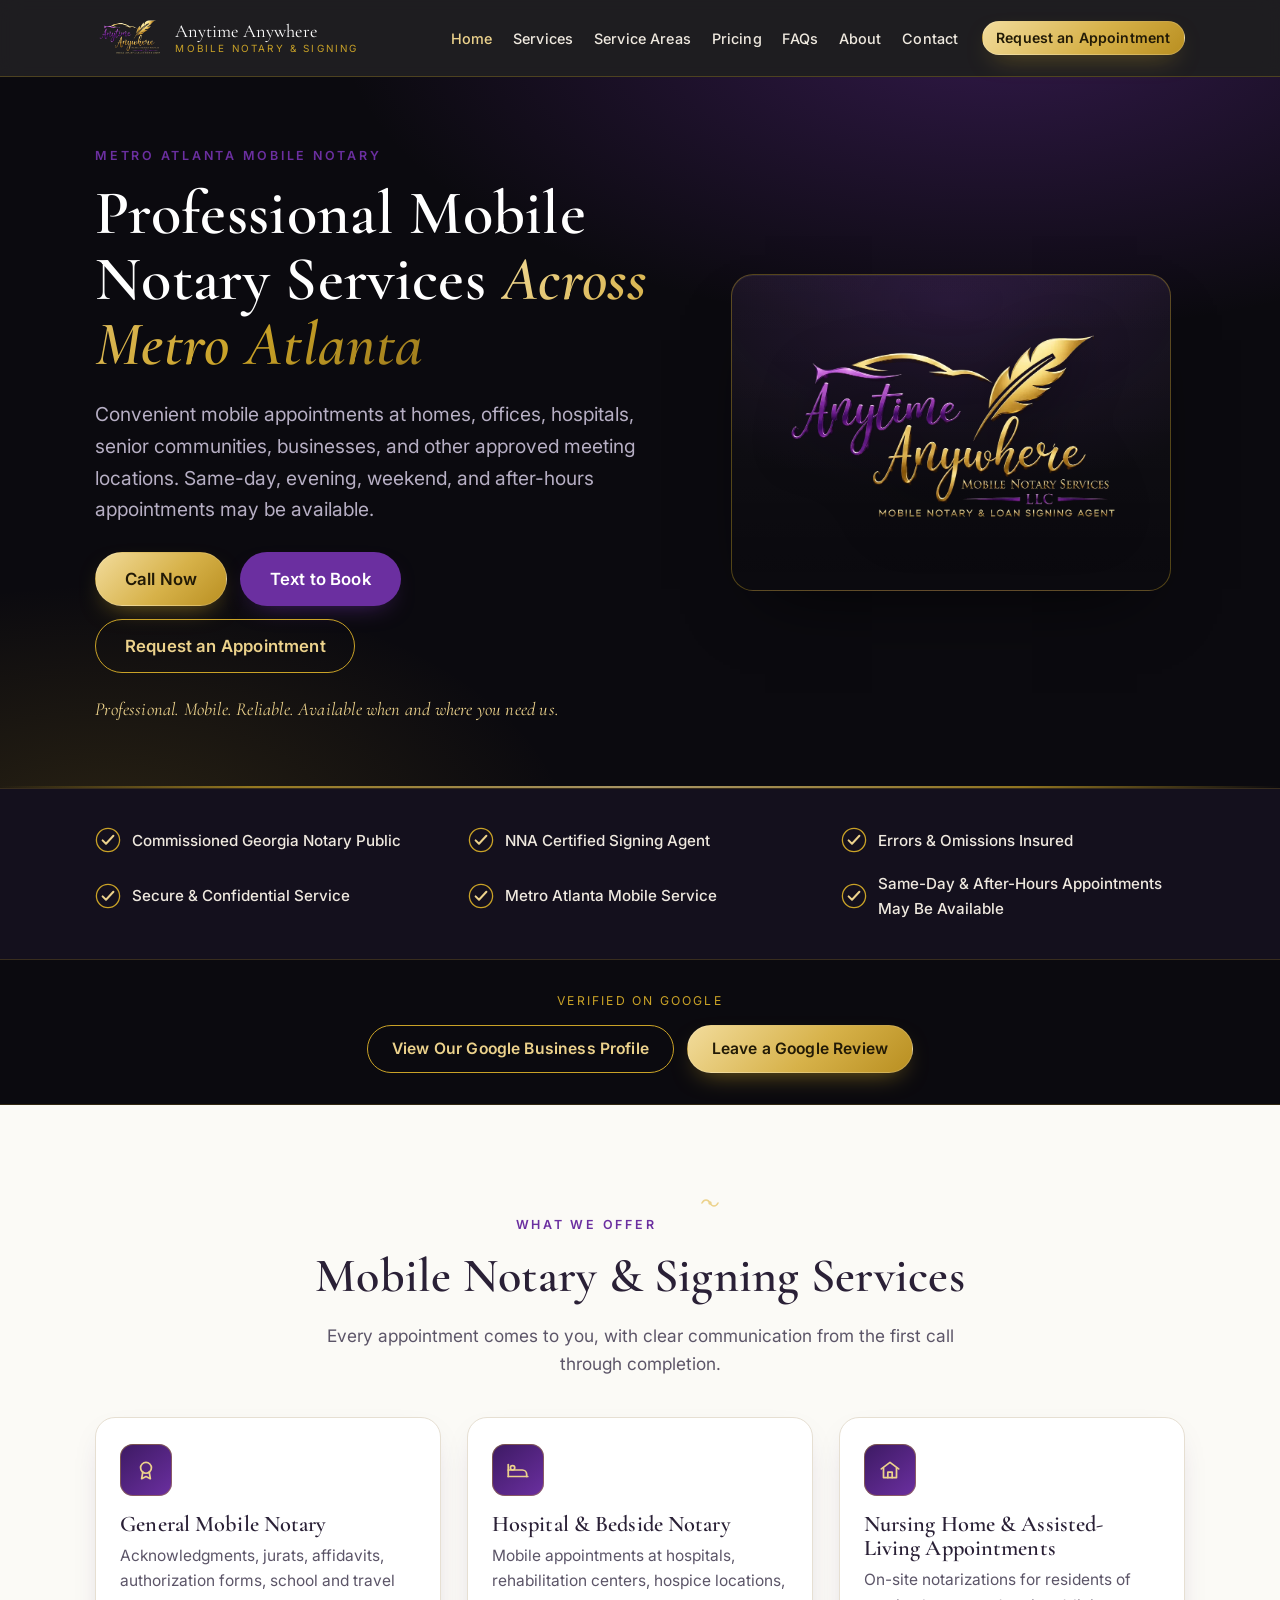
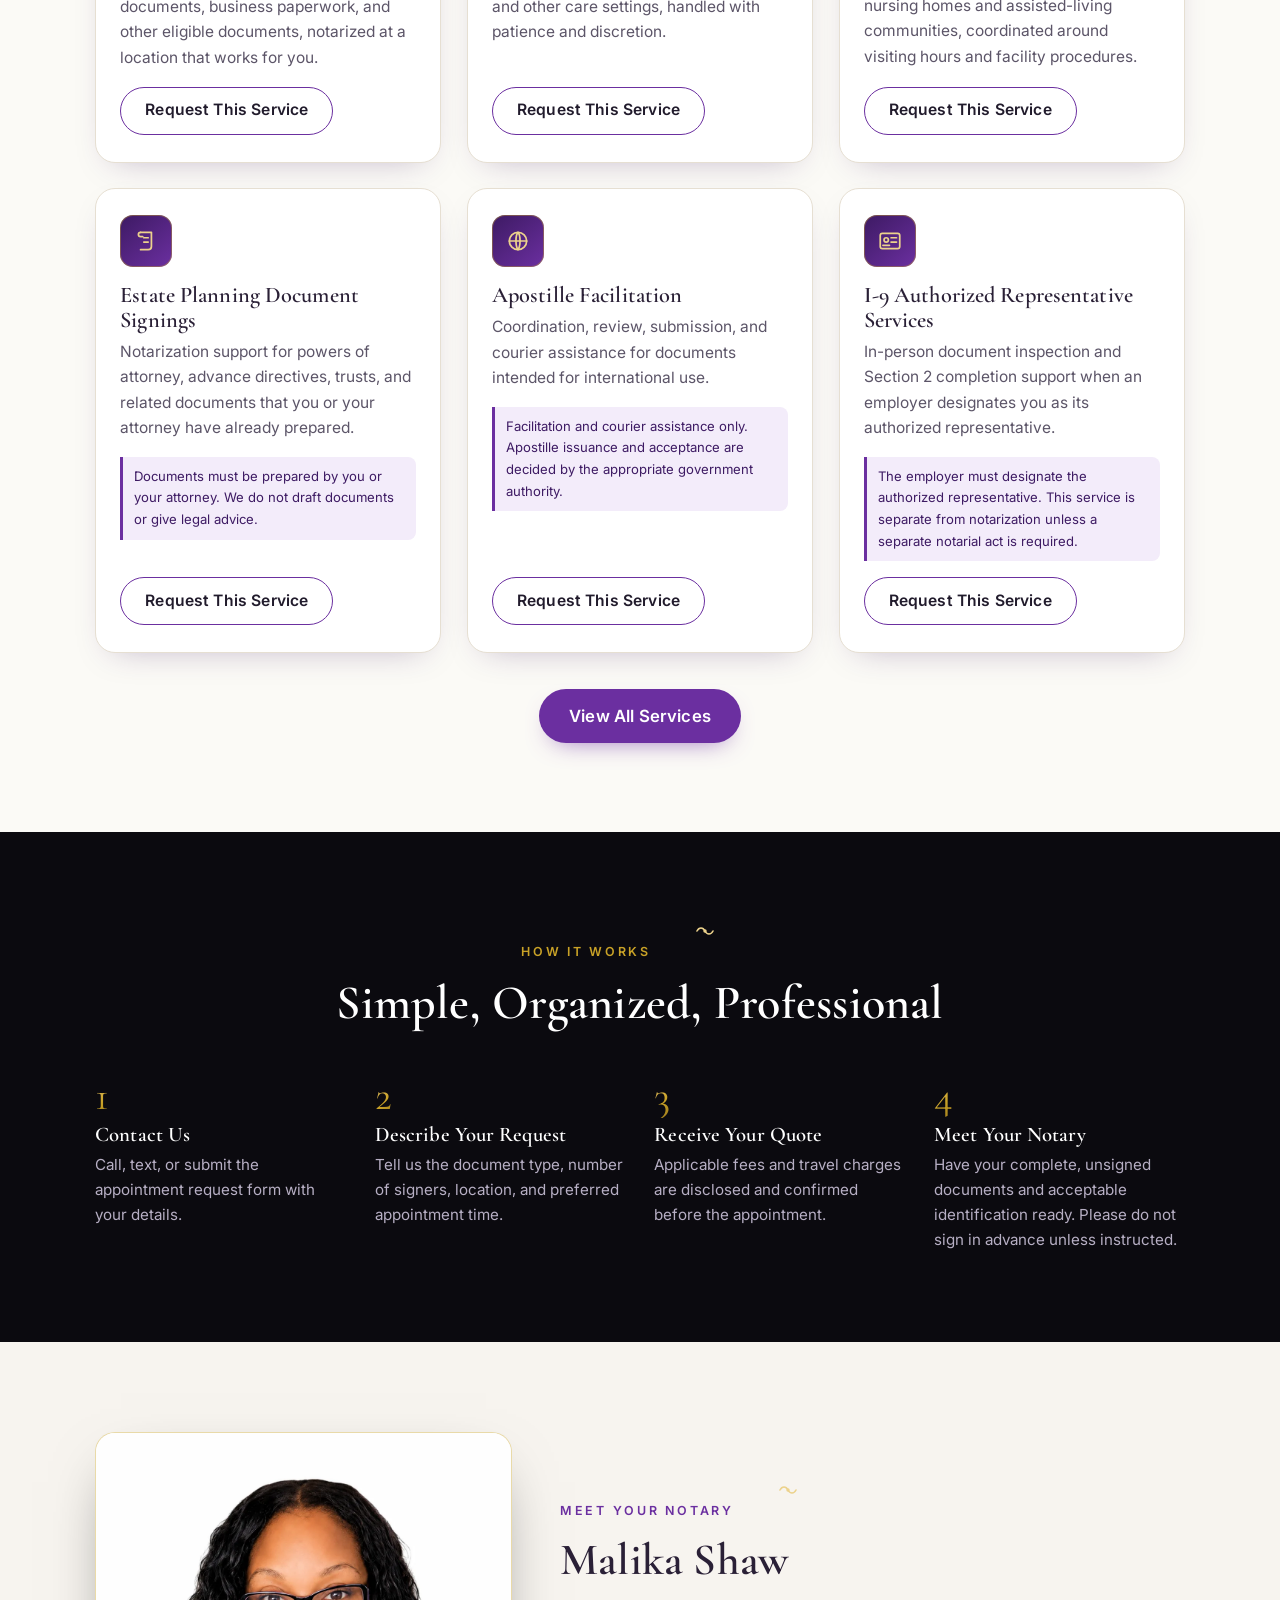
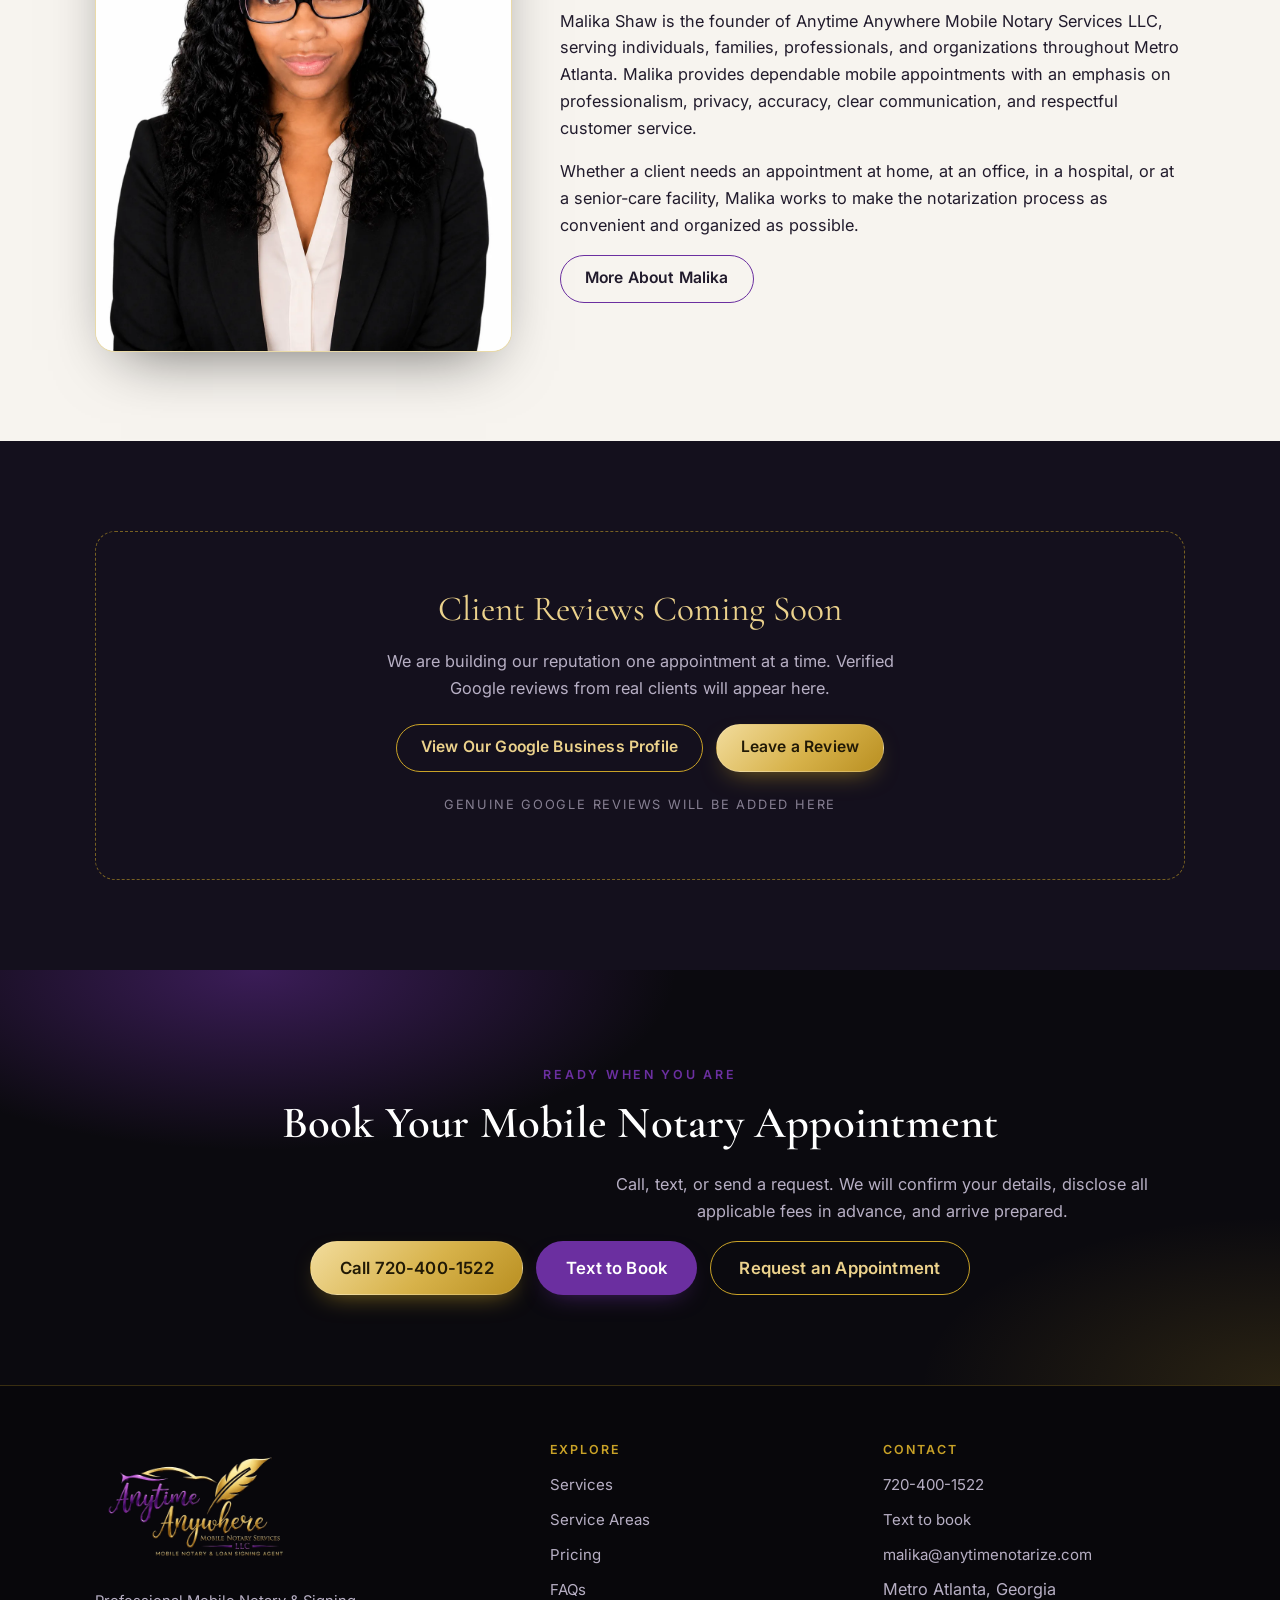
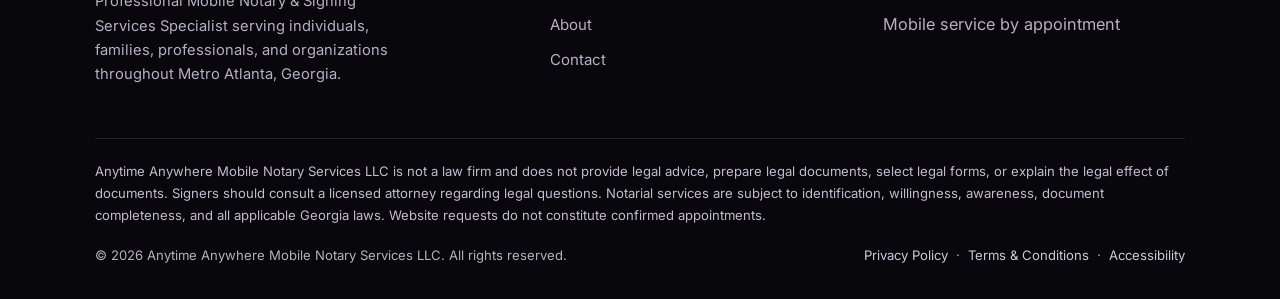
==== index.html @ f415394c "Upload completed notary website" ====
<!DOCTYPE html>
<html lang="en">
<head>
  <meta charset="UTF-8">
  <meta name="viewport" content="width=device-width, initial-scale=1">
  <title>Mobile Notary Atlanta | Anytime Anywhere Mobile Notary Services LLC</title>
  <meta name="description" content="Professional mobile notary in Metro Atlanta. We come to you: homes, offices, hospitals, and senior communities. Same-day, evening, weekend, and after-hours appointments may be available. Call 720-400-1522.">
  <link rel="canonical" href="https://anytimenotarize.com/">
  <meta name="theme-color" content="#0b0a0f">
  <meta name="robots" content="index, follow">

  <meta property="og:type" content="website">
  <meta property="og:site_name" content="Anytime Anywhere Mobile Notary Services LLC">
  <meta property="og:title" content="Mobile Notary Atlanta | Anytime Anywhere Mobile Notary Services LLC">
  <meta property="og:description" content="Professional mobile notary in Metro Atlanta. We come to you: homes, offices, hospitals, and senior communities. Same-day, evening, weekend, and after-hours appointments may be available. Call 720-400-1522.">
  <meta property="og:url" content="https://anytimenotarize.com/">
  <meta property="og:image" content="https://anytimenotarize.com/assets/images/logo.png">
  <meta name="twitter:card" content="summary_large_image">
  <meta name="twitter:title" content="Mobile Notary Atlanta | Anytime Anywhere Mobile Notary Services LLC">
  <meta name="twitter:description" content="Professional mobile notary in Metro Atlanta. We come to you: homes, offices, hospitals, and senior communities. Same-day, evening, weekend, and after-hours appointments may be available. Call 720-400-1522.">
  <meta name="twitter:image" content="https://anytimenotarize.com/assets/images/logo.png">

  <link rel="preconnect" href="https://fonts.googleapis.com">
  <link rel="preconnect" href="https://fonts.gstatic.com" crossorigin>
  <link href="https://fonts.googleapis.com/css2?family=Cormorant+Garamond:ital,wght@0,500;0,600;0,700;1,500;1,600&family=Inter:wght@400;500;600;700&display=swap" rel="stylesheet">
  <link rel="stylesheet" href="assets/css/styles.css">
<script type="application/ld+json">
  {
    "@context": "https://schema.org",
    "@type": ["ProfessionalService", "Notary"],
    "name": "Anytime Anywhere Mobile Notary Services LLC",
    "description": "Professional mobile notary and signing services across Metro Atlanta, Georgia. Mobile appointments at homes, offices, hospitals, and senior-care facilities.",
    "url": "https://anytimenotarize.com/",
    "telephone": "+17204001522",
    "email": "malika@anytimenotarize.com",
    "image": "https://anytimenotarize.com/assets/images/logo.png",
    "priceRange": "$$",
    "areaServed": {
      "@type": "GeoCircle",
      "geoMidpoint": {"@type": "GeoCoordinates", "latitude": 33.749, "longitude": -84.388},
      "description": "Metro Atlanta, Georgia"
    },
    "address": {"@type": "PostalAddress", "addressLocality": "Atlanta", "addressRegion": "GA", "addressCountry": "US"},
    "openingHoursSpecification": [
      {"@type": "OpeningHoursSpecification", "dayOfWeek": ["Monday","Tuesday","Wednesday","Thursday","Friday"], "opens": "09:00", "closes": "17:00"},
      {"@type": "OpeningHoursSpecification", "dayOfWeek": "Saturday", "opens": "09:00", "closes": "14:00"}
    ]
  }
  </script>
</head>
<body>
<a class="skip-link" href="#main">Skip to content</a>
    <header class="site-header">
      <div class="container">
        <nav class="nav" aria-label="Primary">
          <a class="brand" href="index.html" aria-label="Anytime Anywhere Mobile Notary Services LLC home">
            <picture><source srcset="assets/images/logo-hero.webp" type="image/webp"><img src="assets/images/logo-hero.png" alt="Anytime Anywhere Mobile Notary Services LLC logo" width="120" height="80" decoding="async"></picture>
            <span class="brand-name">Anytime Anywhere<span>Mobile Notary &amp; Signing</span></span>
          </a>
          <button class="nav-toggle" type="button" aria-expanded="false" aria-controls="nav-menu" aria-label="Open menu">
            <span></span>
          </button>
          <div class="nav-menu" id="nav-menu">
            <ul class="nav-links">
              <li><a href="index.html" aria-current="page">Home</a></li>
          <li><a href="services.html">Services</a></li>
          <li><a href="service-areas.html">Service Areas</a></li>
          <li><a href="pricing.html">Pricing</a></li>
          <li><a href="faq.html">FAQs</a></li>
          <li><a href="about.html">About</a></li>
          <li><a href="contact.html">Contact</a></li>
            </ul>
            <div class="nav-cta">
              <a class="btn btn-gold" href="contact.html#appointment">Request an Appointment</a>
            </div>
          </div>
        </nav>
      </div>
    </header>
    <main id="main">
      <section class="hero">
        <div class="container">
          <div class="hero-grid">
            <div class="hero-copy">
              <span class="eyebrow">Metro Atlanta Mobile Notary</span>
              <h1>Professional Mobile Notary Services <span class="foil">Across Metro Atlanta</span></h1>
              <p class="hero-sub">Convenient mobile appointments at homes, offices, hospitals, senior communities, businesses, and other approved meeting locations. Same-day, evening, weekend, and after-hours appointments may be available.</p>
              <div class="btn-row">
                <a class="btn btn-gold btn-lg" href="tel:+17204001522">Call Now</a>
                <a class="btn btn-purple btn-lg" href="sms:+17204001522">Text to Book</a>
                <a class="btn btn-ghost-gold btn-lg" href="contact.html#appointment">Request an Appointment</a>
              </div>
              <p class="hero-trust-line">Professional. Mobile. Reliable. Available when and where you need us.</p>
            </div>
            <div class="hero-media">
              <div class="hero-logo-frame">
                <picture><source srcset="assets/images/logo-hero.webp" type="image/webp"><img class="hero-logo" src="assets/images/logo-hero.png" alt="Anytime Anywhere Mobile Notary Services LLC logo, a gold feather quill with elegant purple and gold script" width="460" height="307" decoding="async" fetchpriority="high"></picture>
              </div>
            </div>
          </div>
        </div>
      </section>

      <section class="trustbar" aria-label="Credentials and assurances">
        <div class="container">
          <div class="trust-grid">
          <div class="trust-item"><span class="tick" aria-hidden="true"><svg viewBox="0 0 26 26"><circle cx="13" cy="13" r="11.6" fill="none" stroke="#c9a227" stroke-width="1.3"/><path d="M7.6 13.4l3.4 3.4 7.4-8" fill="none" stroke="#ecd28c" stroke-width="2" stroke-linecap="round" stroke-linejoin="round"/></svg></span><span>Commissioned Georgia Notary Public</span></div>
          <div class="trust-item"><span class="tick" aria-hidden="true"><svg viewBox="0 0 26 26"><circle cx="13" cy="13" r="11.6" fill="none" stroke="#c9a227" stroke-width="1.3"/><path d="M7.6 13.4l3.4 3.4 7.4-8" fill="none" stroke="#ecd28c" stroke-width="2" stroke-linecap="round" stroke-linejoin="round"/></svg></span><span>NNA Certified Signing Agent</span></div>
          <div class="trust-item"><span class="tick" aria-hidden="true"><svg viewBox="0 0 26 26"><circle cx="13" cy="13" r="11.6" fill="none" stroke="#c9a227" stroke-width="1.3"/><path d="M7.6 13.4l3.4 3.4 7.4-8" fill="none" stroke="#ecd28c" stroke-width="2" stroke-linecap="round" stroke-linejoin="round"/></svg></span><span>Errors &amp; Omissions Insured</span></div>
          <div class="trust-item"><span class="tick" aria-hidden="true"><svg viewBox="0 0 26 26"><circle cx="13" cy="13" r="11.6" fill="none" stroke="#c9a227" stroke-width="1.3"/><path d="M7.6 13.4l3.4 3.4 7.4-8" fill="none" stroke="#ecd28c" stroke-width="2" stroke-linecap="round" stroke-linejoin="round"/></svg></span><span>Secure &amp; Confidential Service</span></div>
          <div class="trust-item"><span class="tick" aria-hidden="true"><svg viewBox="0 0 26 26"><circle cx="13" cy="13" r="11.6" fill="none" stroke="#c9a227" stroke-width="1.3"/><path d="M7.6 13.4l3.4 3.4 7.4-8" fill="none" stroke="#ecd28c" stroke-width="2" stroke-linecap="round" stroke-linejoin="round"/></svg></span><span>Metro Atlanta Mobile Service</span></div>
          <div class="trust-item"><span class="tick" aria-hidden="true"><svg viewBox="0 0 26 26"><circle cx="13" cy="13" r="11.6" fill="none" stroke="#c9a227" stroke-width="1.3"/><path d="M7.6 13.4l3.4 3.4 7.4-8" fill="none" stroke="#ecd28c" stroke-width="2" stroke-linecap="round" stroke-linejoin="round"/></svg></span><span>Same-Day &amp; After-Hours Appointments May Be Available</span></div>
          </div>
        </div>
      </section>

      <section class="gbp-strip" aria-label="Find us on Google">
        <div class="container">
          <p class="gbp-label">Verified on Google</p>
          <div class="btn-row" style="justify-content:center">
            <a class="btn btn-ghost-gold" href="https://share.google/ujK10B4cPxwi4Aszf" target="_blank" rel="noopener noreferrer">View Our Google Business Profile</a>
            <a class="btn btn-gold" href="https://g.page/r/CTGr5maW50xMEAI/review" target="_blank" rel="noopener noreferrer">Leave a Google Review</a>
          </div>
        </div>
      </section>

      <section class="section section--cream2">
        <div class="container center">
          <span class="eyebrow">What We Offer</span><span class="flourish" aria-hidden="true"><svg viewBox="0 0 108 12" fill="none"><path d="M2 6H42" stroke="url(#fl)" stroke-width="1.4" stroke-linecap="round"/><path d="M66 6h40" stroke="url(#fl)" stroke-width="1.4" stroke-linecap="round"/><path d="M46 6c2-4 6-4 8 0s6 4 8 0" stroke="#ecd28c" stroke-width="1.6" stroke-linecap="round" fill="none"/><circle cx="54" cy="6" r="1.7" fill="#ecd28c"/><defs><linearGradient id="fl" x1="0" y1="0" x2="108" y2="0"><stop stop-color="#c9a227" stop-opacity="0"/><stop offset=".5" stop-color="#ecd28c"/><stop offset="1" stop-color="#c9a227" stop-opacity="0"/></linearGradient></defs></svg></span>
          <h2 class="section-title">Mobile Notary &amp; Signing Services</h2>
          <p class="section-lead">Every appointment comes to you, with clear communication from the first call through completion.</p>
        </div>
        <div class="container" style="margin-top:2.4rem">
          <div class="grid-cards">
            <article class="card">
              <span class="icon"><svg viewBox="0 0 24 24" fill="none" stroke="#ecd28c" stroke-width="1.6" stroke-linecap="round" stroke-linejoin="round" aria-hidden="true"><circle cx="12" cy="10" r="5"/><path d="M9 14l-1 6 4-2 4 2-1-6"/></svg></span>
              <h3>General Mobile Notary</h3>
              <p>Acknowledgments, jurats, affidavits, authorization forms, school and travel documents, business paperwork, and other eligible documents, notarized at a location that works for you.</p>
              
              <a class="btn btn-ghost" href="contact.html#appointment">Request This Service</a>
            </article>
            <article class="card">
              <span class="icon"><svg viewBox="0 0 24 24" fill="none" stroke="#ecd28c" stroke-width="1.6" stroke-linecap="round" stroke-linejoin="round" aria-hidden="true"><path d="M3 18v-6h13a4 4 0 0 1 4 4v2"/><path d="M3 12V7"/><circle cx="7" cy="10" r="2"/><path d="M3 18h18"/></svg></span>
              <h3>Hospital &amp; Bedside Notary</h3>
              <p>Mobile appointments at hospitals, rehabilitation centers, hospice locations, and other care settings, handled with patience and discretion.</p>
              
              <a class="btn btn-ghost" href="contact.html#appointment">Request This Service</a>
            </article>
            <article class="card">
              <span class="icon"><svg viewBox="0 0 24 24" fill="none" stroke="#ecd28c" stroke-width="1.6" stroke-linecap="round" stroke-linejoin="round" aria-hidden="true"><path d="M4 11l8-6 8 6"/><path d="M6 10v9h12v-9"/><path d="M10 19v-5h4v5"/></svg></span>
              <h3>Nursing Home &amp; Assisted-Living Appointments</h3>
              <p>On-site notarizations for residents of nursing homes and assisted-living communities, coordinated around visiting hours and facility procedures.</p>
              
              <a class="btn btn-ghost" href="contact.html#appointment">Request This Service</a>
            </article>
            <article class="card">
              <span class="icon"><svg viewBox="0 0 24 24" fill="none" stroke="#ecd28c" stroke-width="1.6" stroke-linecap="round" stroke-linejoin="round" aria-hidden="true"><path d="M7 4h10v13a3 3 0 0 1-3 3H7"/><path d="M7 4a2 2 0 0 0-2 2v0a2 2 0 0 0 2 2h2"/><path d="M10 9h4M10 13h4"/></svg></span>
              <h3>Estate Planning Document Signings</h3>
              <p>Notarization support for powers of attorney, advance directives, trusts, and related documents that you or your attorney have already prepared.</p>
              <p class="card-note">Documents must be prepared by you or your attorney. We do not draft documents or give legal advice.</p>
              <a class="btn btn-ghost" href="contact.html#appointment">Request This Service</a>
            </article>
            <article class="card">
              <span class="icon"><svg viewBox="0 0 24 24" fill="none" stroke="#ecd28c" stroke-width="1.6" stroke-linecap="round" stroke-linejoin="round" aria-hidden="true"><circle cx="12" cy="12" r="8"/><path d="M4 12h16M12 4c2.5 2.5 2.5 13 0 16M12 4c-2.5 2.5-2.5 13 0 16"/></svg></span>
              <h3>Apostille Facilitation</h3>
              <p>Coordination, review, submission, and courier assistance for documents intended for international use.</p>
              <p class="card-note">Facilitation and courier assistance only. Apostille issuance and acceptance are decided by the appropriate government authority.</p>
              <a class="btn btn-ghost" href="contact.html#appointment">Request This Service</a>
            </article>
            <article class="card">
              <span class="icon"><svg viewBox="0 0 24 24" fill="none" stroke="#ecd28c" stroke-width="1.6" stroke-linecap="round" stroke-linejoin="round" aria-hidden="true"><rect x="3" y="5" width="18" height="14" rx="2"/><circle cx="8.5" cy="11" r="2"/><path d="M13 9h5M13 13h5M5.5 16h6"/></svg></span>
              <h3>I-9 Authorized Representative Services</h3>
              <p>In-person document inspection and Section 2 completion support when an employer designates you as its authorized representative.</p>
              <p class="card-note">The employer must designate the authorized representative. This service is separate from notarization unless a separate notarial act is required.</p>
              <a class="btn btn-ghost" href="contact.html#appointment">Request This Service</a>
            </article>
          </div>
          <div class="center" style="margin-top:2.2rem">
            <a class="btn btn-purple btn-lg" href="services.html">View All Services</a>
          </div>
        </div>
      </section>

      <section class="section section--dark">
        <div class="container center">
          <span class="eyebrow">How It Works</span><span class="flourish" aria-hidden="true"><svg viewBox="0 0 108 12" fill="none"><path d="M2 6H42" stroke="url(#fl)" stroke-width="1.4" stroke-linecap="round"/><path d="M66 6h40" stroke="url(#fl)" stroke-width="1.4" stroke-linecap="round"/><path d="M46 6c2-4 6-4 8 0s6 4 8 0" stroke="#ecd28c" stroke-width="1.6" stroke-linecap="round" fill="none"/><circle cx="54" cy="6" r="1.7" fill="#ecd28c"/><defs><linearGradient id="fl" x1="0" y1="0" x2="108" y2="0"><stop stop-color="#c9a227" stop-opacity="0"/><stop offset=".5" stop-color="#ecd28c"/><stop offset="1" stop-color="#c9a227" stop-opacity="0"/></linearGradient></defs></svg></span>
          <h2 class="section-title">Simple, Organized, Professional</h2>
        </div>
        <div class="container" style="margin-top:2.4rem">
          <div class="steps">
            <div class="step"><span class="num">1</span><h3>Contact Us</h3><p>Call, text, or submit the appointment request form with your details.</p></div>
            <div class="step"><span class="num">2</span><h3>Describe Your Request</h3><p>Tell us the document type, number of signers, location, and preferred appointment time.</p></div>
            <div class="step"><span class="num">3</span><h3>Receive Your Quote</h3><p>Applicable fees and travel charges are disclosed and confirmed before the appointment.</p></div>
            <div class="step"><span class="num">4</span><h3>Meet Your Notary</h3><p>Have your complete, unsigned documents and acceptable identification ready. Please do not sign in advance unless instructed.</p></div>
          </div>
        </div>
      </section>

      <section class="section">
        <div class="container">
          <div class="about-grid">
            <div class="about-photo">
              <picture><source srcset="assets/images/malika-headshot.webp" type="image/webp"><img src="assets/images/malika-headshot.png" alt="Malika Shaw, founder of Anytime Anywhere Mobile Notary Services LLC" width="560" height="700" decoding="async"></picture>
            </div>
            <div class="about-body">
              <span class="eyebrow">Meet Your Notary</span><span class="flourish" aria-hidden="true"><svg viewBox="0 0 108 12" fill="none"><path d="M2 6H42" stroke="url(#fl)" stroke-width="1.4" stroke-linecap="round"/><path d="M66 6h40" stroke="url(#fl)" stroke-width="1.4" stroke-linecap="round"/><path d="M46 6c2-4 6-4 8 0s6 4 8 0" stroke="#ecd28c" stroke-width="1.6" stroke-linecap="round" fill="none"/><circle cx="54" cy="6" r="1.7" fill="#ecd28c"/><defs><linearGradient id="fl" x1="0" y1="0" x2="108" y2="0"><stop stop-color="#c9a227" stop-opacity="0"/><stop offset=".5" stop-color="#ecd28c"/><stop offset="1" stop-color="#c9a227" stop-opacity="0"/></linearGradient></defs></svg></span>
              <h2>Malika Shaw</h2>
              <p>Malika Shaw is the founder of Anytime Anywhere Mobile Notary Services LLC, serving individuals, families, professionals, and organizations throughout Metro Atlanta. Malika provides dependable mobile appointments with an emphasis on professionalism, privacy, accuracy, clear communication, and respectful customer service.</p>
              <p>Whether a client needs an appointment at home, at an office, in a hospital, or at a senior-care facility, Malika works to make the notarization process as convenient and organized as possible.</p>
              <a class="btn btn-ghost" href="about.html">More About Malika</a>
            </div>
          </div>
        </div>
      </section>

      <section class="section section--ink2">
        <div class="container">
          <div class="reviews-box">
            <div class="rev-title">Client Reviews Coming Soon</div>
            <p>We are building our reputation one appointment at a time. Verified Google reviews from real clients will appear here.</p>
            <div class="btn-row" style="justify-content:center;margin-top:1.4rem">
              <a class="btn btn-ghost-gold" href="https://share.google/ujK10B4cPxwi4Aszf" target="_blank" rel="noopener noreferrer">View Our Google Business Profile</a>
              <a class="btn btn-gold" href="https://g.page/r/CTGr5maW50xMEAI/review" target="_blank" rel="noopener noreferrer">Leave a Review</a>
            </div>
            <p class="rev-placeholder">Genuine Google reviews will be added here</p>
          </div>
        </div>
      </section>

      <section class="section cta-band">
        <div class="container">
          <span class="eyebrow">Ready When You Are</span>
          <h2>Book Your Mobile Notary Appointment</h2>
          <p>Call, text, or send a request. We will confirm your details, disclose all applicable fees in advance, and arrive prepared.</p>
          <div class="btn-row" style="justify-content:center">
            <a class="btn btn-gold btn-lg" href="tel:+17204001522">Call 720-400-1522</a>
            <a class="btn btn-purple btn-lg" href="sms:+17204001522">Text to Book</a>
            <a class="btn btn-ghost-gold btn-lg" href="contact.html#appointment">Request an Appointment</a>
          </div>
        </div>
      </section>
    </main>
    <footer class="site-footer">
      <div class="container">
        <div class="footer-grid">
          <div class="footer-brand">
            <picture><source srcset="assets/images/logo-hero.webp" type="image/webp"><img src="assets/images/logo-hero.png" alt="Anytime Anywhere Mobile Notary Services LLC logo" width="150" height="100" loading="lazy" decoding="async"></picture>
            <p>Professional Mobile Notary &amp; Signing Services Specialist serving individuals, families, professionals, and organizations throughout Metro Atlanta, Georgia.</p>
          </div>
          <div class="footer-col">
            <h4>Explore</h4>
            <ul>
              <li><a href="services.html">Services</a></li>
              <li><a href="service-areas.html">Service Areas</a></li>
              <li><a href="pricing.html">Pricing</a></li>
              <li><a href="faq.html">FAQs</a></li>
              <li><a href="about.html">About</a></li>
              <li><a href="contact.html">Contact</a></li>
            </ul>
          </div>
          <div class="footer-col">
            <h4>Contact</h4>
            <ul>
              <li><a href="tel:+17204001522">720-400-1522</a></li>
              <li><a href="sms:+17204001522">Text to book</a></li>
              <li><a href="mailto:malika@anytimenotarize.com">malika@anytimenotarize.com</a></li>
              <li>Metro Atlanta, Georgia</li>
              <li>Mobile service by appointment</li>
            </ul>
          </div>
        </div>

        <p class="footer-disclaimer">Anytime Anywhere Mobile Notary Services LLC is not a law firm and does not provide legal advice, prepare legal documents, select legal forms, or explain the legal effect of documents. Signers should consult a licensed attorney regarding legal questions. Notarial services are subject to identification, willingness, awareness, document completeness, and all applicable Georgia laws. Website requests do not constitute confirmed appointments.</p>

        <div class="footer-bottom">
          <span>&copy; <span data-year>2026</span> Anytime Anywhere Mobile Notary Services LLC. All rights reserved.</span>
          <span>
            <a href="privacy.html">Privacy Policy</a> &nbsp;&middot;&nbsp;
            <a href="terms.html">Terms &amp; Conditions</a> &nbsp;&middot;&nbsp;
            <a href="privacy.html#accessibility">Accessibility</a>
          </span>
        </div>
      </div>
    </footer>
    <script src="assets/js/script.js" defer></script>
  </body>
</html>
---- assets/css/styles.css ----
/* ===========================================================
   Anytime Anywhere Mobile Notary Services LLC
   Shared stylesheet
   Palette: deep black, metallic gold, royal purple, soft off-white
   =========================================================== */

:root {
  /* Core palette */
  --ink:        #0b0a0f;   /* main dark background, purple-black */
  --ink-2:      #14101d;   /* raised dark panel */
  --ink-3:      #1d1730;   /* card on dark */
  --gold:       #c9a227;   /* metallic gold base */
  --gold-light: #ecd28c;   /* gold highlight */
  --gold-deep:  #937218;   /* gold shadow */
  --purple:     #6b2fa0;   /* royal purple */
  --purple-deep:#3d1a63;   /* deep purple */
  --purple-soft:#9a6bd0;   /* light purple accent */
  --cream:      #f7f4ef;   /* off-white content areas */
  --cream-2:    #fbfaf6;   /* lighter off-white */
  --line:       #e6dfd2;   /* hairline on light */

  /* Text */
  --text:       #211b2c;   /* body text on light */
  --text-muted: #5c5568;   /* secondary text on light */
  --text-onlight-serif: #2a2036;
  --text-ondark: #efe9df;  /* body text on dark */
  --text-ondark-muted: #b7afc4;

  /* Gold foil gradient (for text/accents on dark only) */
  --foil: linear-gradient(135deg, #f2dc9c 0%, #d7b24a 38%, #c9a227 60%, #9c7a1c 100%);
  --foil-line: linear-gradient(90deg, transparent, #c9a227 20%, #ecd28c 50%, #c9a227 80%, transparent);

  /* Type */
  --display: "Cormorant Garamond", Georgia, "Times New Roman", serif;
  --body: "Inter", system-ui, -apple-system, "Segoe UI", Roboto, sans-serif;

  /* Metrics */
  --maxw: 1160px;
  --gap: clamp(1rem, 2.5vw, 2rem);
  --radius: 14px;
  --radius-lg: 20px;
  --shadow-soft: 0 18px 50px -22px rgba(11, 10, 15, 0.55);
  --shadow-card: 0 12px 34px -18px rgba(61, 26, 99, 0.35);
  --header-h: 76px;
}

/* -------------------- Reset / base -------------------- */
*, *::before, *::after { box-sizing: border-box; }
html { scroll-behavior: smooth; -webkit-text-size-adjust: 100%; }
@media (prefers-reduced-motion: reduce) {
  html { scroll-behavior: auto; }
  *, *::before, *::after { animation-duration: 0.001ms !important; animation-iteration-count: 1 !important; transition-duration: 0.001ms !important; scroll-behavior: auto !important; }
}
body {
  margin: 0;
  font-family: var(--body);
  color: var(--text);
  background: var(--cream);
  line-height: 1.65;
  font-size: 1.02rem;
  -webkit-font-smoothing: antialiased;
  text-rendering: optimizeLegibility;
}
img { max-width: 100%; height: auto; display: block; }
a { color: var(--purple); text-decoration: none; }
a:hover { text-decoration: underline; }
h1, h2, h3, h4 { font-family: var(--display); font-weight: 600; line-height: 1.1; color: var(--text-onlight-serif); margin: 0 0 0.5em; letter-spacing: 0.005em; }
p { margin: 0 0 1rem; }
:focus-visible { outline: 3px solid var(--purple-soft); outline-offset: 2px; border-radius: 4px; }

.skip-link {
  position: absolute; left: -999px; top: 0; z-index: 200;
  background: var(--purple-deep); color: #fff; padding: 0.7rem 1.1rem; border-radius: 0 0 8px 0;
}
.skip-link:focus { left: 0; }

/* -------------------- Layout helpers -------------------- */
.container { width: 100%; max-width: var(--maxw); margin-inline: auto; padding-inline: clamp(1.1rem, 4vw, 2.2rem); }
.section { padding-block: clamp(3.2rem, 7vw, 6rem); }
.section--dark { background: var(--ink); color: var(--text-ondark); }
.section--ink2 { background: var(--ink-2); color: var(--text-ondark); }
.section--cream2 { background: var(--cream-2); }
.section--tight { padding-block: clamp(2.4rem, 5vw, 4rem); }
.narrow { max-width: 780px; }
.center { text-align: center; }

.eyebrow {
  font-family: var(--body);
  font-size: 0.78rem;
  font-weight: 600;
  letter-spacing: 0.22em;
  text-transform: uppercase;
  color: var(--purple);
  margin: 0 0 0.9rem;
  display: inline-block;
}
.section--dark .eyebrow, .section--ink2 .eyebrow { color: var(--gold); }

.section-title { font-size: clamp(1.9rem, 4.4vw, 3rem); margin-bottom: 0.4em; }
.section--dark .section-title, .section--ink2 .section-title { color: #fff; }
.section-lead { font-size: 1.08rem; color: var(--text-muted); max-width: 62ch; }
.section--dark .section-lead, .section--ink2 .section-lead { color: var(--text-ondark-muted); }
.center .section-lead { margin-inline: auto; }

/* Gold foil text (dark backgrounds only, per contrast rules) */
.foil {
  background: var(--foil);
  -webkit-background-clip: text;
  background-clip: text;
  color: transparent;
}

/* Quill flourish accent under eyebrows / titles */
.flourish { display: inline-block; width: 108px; height: 12px; margin: 0.2rem 0 1.2rem; }
.flourish svg { width: 100%; height: 100%; display: block; }
.center .flourish { margin-inline: auto; }

/* -------------------- Buttons -------------------- */
.btn {
  --_bg: var(--purple);
  --_fg: #fff;
  display: inline-flex; align-items: center; justify-content: center; gap: 0.5rem;
  font-family: var(--body); font-weight: 600; font-size: 0.98rem; letter-spacing: 0.01em;
  padding: 0.85rem 1.5rem; border-radius: 999px; border: 1.5px solid transparent;
  background: var(--_bg); color: var(--_fg); cursor: pointer;
  transition: transform 0.18s ease, box-shadow 0.18s ease, background 0.18s ease, color 0.18s ease;
  text-align: center; line-height: 1.2;
}
.btn:hover { text-decoration: none; transform: translateY(-2px); }
.btn:active { transform: translateY(0); }

.btn-gold {
  --_fg: #221a06;
  background: linear-gradient(135deg, #f2dc9c, #d7b24a 55%, #b98f21);
  box-shadow: 0 10px 26px -12px rgba(201, 162, 39, 0.7);
  border-color: rgba(255,255,255,0.15);
}
.btn-gold:hover { box-shadow: 0 16px 34px -12px rgba(201, 162, 39, 0.85); }

.btn-purple { --_bg: var(--purple); --_fg: #fff; box-shadow: 0 10px 26px -14px rgba(107, 47, 160, 0.8); }
.btn-purple:hover { --_bg: #7c3bb6; }

.btn-ghost {
  --_bg: transparent; --_fg: var(--text);
  border-color: var(--purple);
}
.btn-ghost:hover { --_bg: var(--purple); --_fg: #fff; }

.btn-ghost-gold {
  --_bg: transparent; --_fg: var(--gold-light);
  border-color: var(--gold);
}
.btn-ghost-gold:hover { --_bg: rgba(201,162,39,0.12); --_fg: #fff; }

.btn-block { width: 100%; }
.btn-lg { padding: 1rem 1.8rem; font-size: 1.05rem; }
.btn-row { display: flex; flex-wrap: wrap; gap: 0.8rem; }
.center .btn-row { justify-content: center; }

/* -------------------- Header / nav -------------------- */
.site-header {
  position: sticky; top: 0; z-index: 100;
  background: rgba(11, 10, 15, 0.92);
  backdrop-filter: blur(10px);
  border-bottom: 1px solid rgba(201, 162, 39, 0.28);
}
.nav {
  display: flex; align-items: center; justify-content: space-between;
  min-height: var(--header-h); gap: 0.8rem;
}
.brand { display: flex; align-items: center; gap: 0.7rem; flex-shrink: 0; }
.brand img { height: 46px; width: auto; }
.brand-name { display: none; font-family: var(--display); font-size: 1.15rem; color: #fff; line-height: 1; }
.brand-name span { display: block; font-family: var(--body); font-size: 0.62rem; letter-spacing: 0.22em; text-transform: uppercase; color: var(--gold); margin-top: 3px; }

.nav-menu { display: flex; align-items: center; gap: 0.6rem; }
.nav-links { display: flex; align-items: center; flex-wrap: nowrap; gap: 0.2rem; list-style: none; margin: 0; padding: 0; }
.nav-links a {
  color: var(--text-ondark); font-weight: 500; font-size: 0.9rem;
  padding: 0.5rem 0.55rem; border-radius: 8px; letter-spacing: 0.01em; white-space: nowrap;
}
.nav-links a:hover { color: #fff; background: rgba(255,255,255,0.06); text-decoration: none; }
.nav-links a[aria-current="page"] { color: var(--gold-light); }
.nav-cta { margin-left: 0.3rem; flex-shrink: 0; }
.nav-cta .btn { padding: 0.5rem 0.85rem; font-size: 0.88rem; white-space: nowrap; }

.nav-toggle {
  display: none; background: transparent; border: 1.5px solid rgba(201,162,39,0.5);
  border-radius: 10px; width: 46px; height: 42px; cursor: pointer; align-items: center; justify-content: center;
}
.nav-toggle span, .nav-toggle span::before, .nav-toggle span::after {
  content: ""; display: block; width: 22px; height: 2px; background: var(--gold-light); border-radius: 2px; transition: transform 0.25s ease, opacity 0.2s ease;
}
.nav-toggle span::before { transform: translateY(-7px); }
.nav-toggle span::after { transform: translateY(5px); }
.nav-toggle[aria-expanded="true"] span { background: transparent; }
.nav-toggle[aria-expanded="true"] span::before { transform: translateY(0) rotate(45deg); }
.nav-toggle[aria-expanded="true"] span::after { transform: translateY(-2px) rotate(-45deg); }

@media (max-width: 940px) {
  .nav-toggle { display: inline-flex; }
  .nav-menu {
    position: fixed; inset: var(--header-h) 0 auto 0;
    background: var(--ink); border-bottom: 1px solid rgba(201,162,39,0.28);
    display: grid; gap: 0.2rem; padding: 1rem clamp(1.1rem, 4vw, 2.2rem) 1.5rem;
    transform: translateY(-12px); opacity: 0; pointer-events: none; transition: opacity 0.22s ease, transform 0.22s ease;
    box-shadow: var(--shadow-soft);
  }
  .nav-menu.open { transform: translateY(0); opacity: 1; pointer-events: auto; }
  .nav-links { flex-direction: column; align-items: stretch; gap: 0.1rem; }
  .nav-links a { padding: 0.85rem 0.7rem; font-size: 1.05rem; border-bottom: 1px solid rgba(255,255,255,0.05); border-radius: 0; }
  .nav-cta { margin: 0.8rem 0 0; }
  .nav-cta .btn { width: 100%; }
}
@media (min-width: 1200px) { .brand-name { display: block; } }

/* -------------------- Hero -------------------- */
.hero {
  position: relative; overflow: hidden;
  background:
    radial-gradient(1100px 520px at 78% -8%, rgba(107, 47, 160, 0.4), transparent 60%),
    radial-gradient(760px 420px at 8% 108%, rgba(201, 162, 39, 0.16), transparent 62%),
    var(--ink);
  color: var(--text-ondark);
  padding-block: clamp(2rem, 5vw, 4.2rem);
}
.hero::after {
  content: ""; position: absolute; left: 0; right: 0; bottom: 0; height: 2px;
  background: var(--foil-line); opacity: 0.7;
}
.hero-grid { display: grid; grid-template-columns: 1.1fr 0.9fr; gap: clamp(1.5rem, 4vw, 3.5rem); align-items: center; }
.hero-logo-frame {
  max-width: 440px; margin: 0 auto; padding: clamp(1.3rem, 3vw, 2.1rem);
  border-radius: 22px;
  background:
    radial-gradient(115% 90% at 50% 8%, rgba(107,47,160,0.22), transparent 68%),
    linear-gradient(180deg, rgba(255,255,255,0.035), rgba(255,255,255,0));
  border: 1px solid rgba(201,162,39,0.38);
  box-shadow: 0 32px 70px -34px rgba(0,0,0,0.75), inset 0 1px 0 rgba(255,255,255,0.06);
}
.hero-logo { max-width: 100%; margin: 0 auto; filter: drop-shadow(0 10px 26px rgba(0,0,0,0.45)); }
.hero h1 {
  font-size: clamp(2.3rem, 5.6vw, 3.9rem); color: #fff; margin-bottom: 0.35em; line-height: 1.05;
}
.hero h1 .foil { font-style: italic; }
.hero-sub { font-size: clamp(1.02rem, 1.8vw, 1.2rem); color: var(--text-ondark-muted); max-width: 54ch; margin-bottom: 1.6rem; }
.hero .btn-row { margin-bottom: 1.3rem; }
.hero-trust-line {
  font-family: var(--display); font-style: italic; font-size: 1.15rem; color: var(--gold-light);
  letter-spacing: 0.01em; margin: 0;
}
@media (max-width: 860px) {
  .hero-grid { grid-template-columns: 1fr; text-align: center; }
  .hero .btn-row { justify-content: center; }
  .hero-media { order: -1; }
  .hero-logo-frame { max-width: 340px; margin-bottom: 0.5rem; }
  .hero-sub { margin-inline: auto; }
}

/* -------------------- Trust bar -------------------- */
.trustbar { background: var(--ink-2); border-top: 1px solid rgba(201,162,39,0.2); border-bottom: 1px solid rgba(201,162,39,0.2); }
.trust-grid {
  display: grid; grid-template-columns: repeat(3, 1fr); gap: 1.1rem 1.8rem;
  padding-block: clamp(1.6rem, 4vw, 2.4rem);
}
@media (max-width: 860px) { .trust-grid { grid-template-columns: repeat(2, 1fr); } }
@media (max-width: 540px) { .trust-grid { grid-template-columns: 1fr; } }
.trust-item { display: flex; align-items: center; gap: 0.7rem; color: var(--text-ondark); font-size: 0.95rem; font-weight: 500; }
.trust-item .tick { flex-shrink: 0; width: 26px; height: 26px; }
.trust-item .tick svg { width: 100%; height: 100%; }
.gbp-strip { background: var(--ink); border-bottom: 1px solid rgba(201,162,39,0.2); padding-block: clamp(1.4rem, 3vw, 1.9rem); text-align: center; }
.gbp-strip .gbp-label { font-family: var(--body); font-size: 0.76rem; letter-spacing: 0.18em; text-transform: uppercase; color: var(--gold); margin-bottom: 0.9rem; }
.gbp-strip .btn-row { flex-wrap: wrap; }

/* -------------------- Cards / services -------------------- */
.grid-cards { display: grid; grid-template-columns: repeat(auto-fit, minmax(280px, 1fr)); gap: clamp(1rem, 2.4vw, 1.6rem); }
.card {
  background: #fff; border: 1px solid var(--line); border-radius: var(--radius-lg);
  padding: 1.6rem 1.5rem 1.7rem; box-shadow: var(--shadow-card);
  display: flex; flex-direction: column; transition: transform 0.2s ease, box-shadow 0.2s ease, border-color 0.2s ease;
}
.card:hover { transform: translateY(-4px); box-shadow: 0 22px 46px -22px rgba(61,26,99,0.4); border-color: rgba(201,162,39,0.5); }
.card .icon {
  width: 52px; height: 52px; border-radius: 13px; display: grid; place-items: center; margin-bottom: 1rem;
  background: linear-gradient(140deg, var(--purple-deep), var(--purple));
  box-shadow: inset 0 0 0 1px rgba(201,162,39,0.4);
}
.card .icon svg { width: 26px; height: 26px; }
.card h3 { font-size: 1.4rem; margin-bottom: 0.4rem; color: var(--text-onlight-serif); }
.card p { color: var(--text-muted); font-size: 0.97rem; margin-bottom: 1rem; }
.card .card-note { font-size: 0.82rem; color: var(--purple-deep); background: #f3ecfa; border-left: 3px solid var(--purple); padding: 0.55rem 0.7rem; border-radius: 0 8px 8px 0; margin-bottom: 1rem; }
.card .btn { margin-top: auto; align-self: flex-start; }

/* On dark sections, cards invert */
.section--dark .card, .section--ink2 .card { background: var(--ink-3); border-color: rgba(201,162,39,0.22); box-shadow: none; }
.section--dark .card h3, .section--ink2 .card h3 { color: #fff; }
.section--dark .card p, .section--ink2 .card p { color: var(--text-ondark-muted); }
.section--dark .card .card-note, .section--ink2 .card .card-note { background: rgba(154,107,208,0.14); color: #d9c6f0; border-left-color: var(--purple-soft); }

/* -------------------- How it works -------------------- */
.steps { display: grid; grid-template-columns: repeat(auto-fit, minmax(220px, 1fr)); gap: clamp(1rem, 2.5vw, 1.8rem); counter-reset: step; }
.step { position: relative; padding-top: 0.5rem; }
.step .num {
  font-family: var(--display); font-size: 2.6rem; line-height: 1; display: inline-block; margin-bottom: 0.4rem;
}
.section--dark .step .num, .section--ink2 .step .num { background: var(--foil); -webkit-background-clip: text; background-clip: text; color: transparent; }
.step:not(.section--dark .step) .num { color: var(--purple); }
.step h3 { font-size: 1.3rem; margin-bottom: 0.3rem; }
.section--dark .step h3, .section--ink2 .step h3 { color: #fff; }
.step p { font-size: 0.95rem; color: var(--text-ondark-muted); margin: 0; }

/* -------------------- About -------------------- */
.about-grid { display: grid; grid-template-columns: 0.8fr 1.2fr; gap: clamp(1.5rem, 4vw, 3rem); align-items: center; }
.about-photo {
  border-radius: var(--radius-lg); overflow: hidden; border: 1px solid rgba(201,162,39,0.4);
  box-shadow: 0 24px 60px -26px rgba(0,0,0,0.6); background: #fff;
}
.about-photo img { width: 100%; display: block; }
.about-body h2 { font-size: clamp(2rem, 4.4vw, 2.8rem); }
.about-body .foil-frame { border-left: 3px solid var(--gold); padding-left: 1rem; margin-top: 1.4rem; }
@media (max-width: 760px) { .about-grid { grid-template-columns: 1fr; } .about-photo { max-width: 340px; margin-inline: auto; } }

/* -------------------- Pricing -------------------- */
.price-grid { display: grid; grid-template-columns: repeat(auto-fit, minmax(290px, 1fr)); gap: clamp(1rem, 2.4vw, 1.6rem); }
.price-card {
  background: #fff; border: 1px solid var(--line); border-radius: var(--radius-lg);
  padding: 1.6rem 1.5rem; box-shadow: var(--shadow-card); display: flex; flex-direction: column;
}
.price-card.featured { border-color: var(--gold); box-shadow: 0 20px 44px -20px rgba(201,162,39,0.5); position: relative; }
.price-card.featured::before {
  content: "Standard Service"; position: absolute; top: -0.8rem; left: 1.4rem;
  background: linear-gradient(135deg, #f2dc9c, #c9a227); color: #221a06; font-size: 0.7rem; font-weight: 700;
  letter-spacing: 0.14em; text-transform: uppercase; padding: 0.3rem 0.7rem; border-radius: 999px;
}
.price-card h3 { font-size: 1.45rem; margin-bottom: 0.2rem; }
.price-amount { font-family: var(--display); font-size: 2.1rem; color: var(--purple-deep); line-height: 1; margin: 0.3rem 0 0.2rem; }
.price-amount small { font-family: var(--body); font-size: 0.8rem; font-weight: 600; letter-spacing: 0.14em; text-transform: uppercase; color: var(--text-muted); display: block; margin-bottom: 0.2rem; }
.price-card ul { list-style: none; margin: 1rem 0 1.2rem; padding: 0; display: grid; gap: 0.5rem; }
.price-card ul li { position: relative; padding-left: 1.5rem; font-size: 0.95rem; color: var(--text); }
.price-card ul li::before { content: ""; position: absolute; left: 0; top: 0.45em; width: 9px; height: 9px; border-radius: 50%; background: var(--gold); box-shadow: 0 0 0 3px rgba(201,162,39,0.18); }
.price-card .fine { font-size: 0.85rem; color: #333333; margin-top: auto; }
.price-state-fee {
  display: inline-flex; align-items: baseline; gap: 0.5rem; background: #f3ecfa; border: 1px solid #e3d3f5;
  border-radius: 10px; padding: 0.5rem 0.85rem; font-size: 0.9rem; color: var(--purple-deep); font-weight: 600; margin-top: 0.6rem;
}
.price-list { display: grid; gap: 0.4rem; margin: 0.6rem 0 0; }
.price-list .row { display: flex; justify-content: space-between; gap: 1rem; padding: 0.55rem 0; border-bottom: 1px dashed var(--line); font-size: 0.97rem; }
.price-list .row:last-child { border-bottom: 0; }
.price-list .row .amt { font-weight: 600; color: var(--purple-deep); white-space: nowrap; }

/* Collapsible / accordion (shared by FAQ + additional charges) */
.accordion { display: grid; gap: 0.7rem; }
details.acc {
  background: #fff; border: 1px solid var(--line); border-radius: 12px; overflow: hidden;
}
.section--dark details.acc, .section--ink2 details.acc { background: var(--ink-3); border-color: rgba(201,162,39,0.22); }
details.acc > summary {
  cursor: pointer; list-style: none; padding: 1.05rem 1.2rem; font-weight: 600; font-size: 1.02rem; color: var(--text-onlight-serif);
  display: flex; justify-content: space-between; align-items: center; gap: 1rem;
}
.section--dark details.acc > summary, .section--ink2 details.acc > summary { color: #fff; }
details.acc > summary::-webkit-details-marker { display: none; }
details.acc > summary::after {
  content: ""; flex-shrink: 0; width: 12px; height: 12px; border-right: 2px solid var(--purple); border-bottom: 2px solid var(--purple);
  transform: rotate(45deg); transition: transform 0.2s ease; margin-top: -4px;
}
.section--dark details.acc > summary::after, .section--ink2 details.acc > summary::after { border-color: var(--gold); }
details.acc[open] > summary::after { transform: rotate(-135deg); margin-top: 2px; }
details.acc .acc-body { padding: 0 1.2rem 1.2rem; color: var(--text-muted); font-size: 0.97rem; }
.section--dark details.acc .acc-body, .section--ink2 details.acc .acc-body { color: var(--text-ondark-muted); }
details.acc .acc-body ul { margin: 0.3rem 0 0; padding-left: 1.2rem; }
details.acc .acc-body li { margin-bottom: 0.3rem; }

/* -------------------- Form -------------------- */
.form-wrap { background: #fff; border: 1px solid var(--line); border-radius: var(--radius-lg); padding: clamp(1.4rem, 3vw, 2.2rem); box-shadow: var(--shadow-card); }
.tally-embed iframe { display: block; width: 100%; border: 0; margin: 0; background: transparent; min-height: 500px; overflow: hidden; }
.tally-embed .hint { color: #333333; font-size: 0.9rem; line-height: 1.55; background: #fdf6e6; border-left: 4px solid var(--gold-deep); border-radius: 0 8px 8px 0; padding: 0.8rem 1rem; }
.form-grid { display: grid; grid-template-columns: 1fr 1fr; gap: 1rem 1.2rem; }
.field { display: flex; flex-direction: column; gap: 0.35rem; }
.field.col-2 { grid-column: 1 / -1; }
.field label { font-weight: 600; font-size: 0.9rem; color: var(--text-onlight-serif); }
.field .req { color: var(--purple); }
.field input, .field select, .field textarea {
  font-family: var(--body); font-size: 1rem; color: var(--text);
  padding: 0.7rem 0.8rem; border: 1.5px solid var(--line); border-radius: 10px; background: var(--cream-2);
  transition: border-color 0.18s ease, box-shadow 0.18s ease;
}
.field input:focus, .field select:focus, .field textarea:focus { outline: none; border-color: var(--purple); box-shadow: 0 0 0 3px rgba(107,47,160,0.15); }
.field textarea { resize: vertical; min-height: 110px; }
.field .hint { font-size: 0.82rem; color: var(--text-muted); }
.field.invalid input, .field.invalid select, .field.invalid textarea { border-color: #b3261e; }
.field .error { display: none; font-size: 0.8rem; color: #b3261e; font-weight: 600; }
.field.invalid .error { display: block; }
.checkbox-field { grid-column: 1 / -1; display: flex; gap: 0.6rem; align-items: flex-start; }
.checkbox-field input { width: 20px; height: 20px; margin-top: 3px; flex-shrink: 0; accent-color: var(--purple); }
.checkbox-field label { font-weight: 500; font-size: 0.92rem; color: var(--text); }

.form-warning {
  grid-column: 1 / -1; background: #fdf6e6; border: 1px solid #ecd9a6; border-left: 4px solid var(--gold-deep);
  border-radius: 0 10px 10px 0; padding: 0.85rem 1rem; font-size: 0.9rem; color: #6b530f;
}
.form-status { grid-column: 1 / -1; border-radius: 10px; padding: 0.85rem 1rem; font-weight: 600; display: none; }
.form-status.show { display: block; }
.form-status.ok { background: #e9f7ee; color: #1c6b3a; border: 1px solid #b9e3c8; }
.form-status.err { background: #fdeceb; color: #b3261e; border: 1px solid #f2c6c2; }
@media (max-width: 620px) { .form-grid { grid-template-columns: 1fr; } }

/* -------------------- Reviews -------------------- */
.reviews-box {
  text-align: center; border: 1px dashed rgba(201,162,39,0.55); border-radius: var(--radius-lg);
  padding: clamp(2rem, 5vw, 3rem); background: var(--ink-2);
}
.reviews-box .rev-title { font-family: var(--display); font-size: clamp(1.6rem, 4vw, 2.2rem); color: var(--gold-light); margin-bottom: 0.6rem; }
.reviews-box p { color: var(--text-ondark-muted); max-width: 52ch; margin-inline: auto; }
.rev-placeholder { margin-top: 1.4rem; font-size: 0.8rem; letter-spacing: 0.14em; text-transform: uppercase; color: var(--text-ondark-muted); opacity: 0.7; }

/* -------------------- Contact -------------------- */
.contact-grid { display: grid; grid-template-columns: 1fr 1fr; gap: clamp(1.4rem, 4vw, 3rem); align-items: start; }
.contact-lines { display: grid; gap: 0.9rem; margin: 1.2rem 0 1.6rem; list-style: none; padding: 0; }
.contact-lines li { display: grid; grid-template-columns: 150px 1fr; align-items: center; gap: 0.7rem; line-height: 1.4; }
.contact-lines li > :not(.lbl) { min-width: 0; overflow-wrap: anywhere; }
.contact-lines .lbl { font-size: 0.72rem; letter-spacing: 0.16em; text-transform: uppercase; color: var(--gold); font-weight: 700; white-space: nowrap; }
.contact-lines a { color: var(--text-ondark); }
.contact-lines a:hover { color: var(--gold-light); }
.hours-table { width: 100%; border-collapse: collapse; margin-top: 0.6rem; }
.hours-table th, .hours-table td { text-align: left; padding: 0.5rem 0; border-bottom: 1px solid rgba(255,255,255,0.08); font-size: 0.95rem; }
.hours-table th { font-weight: 500; color: var(--text-ondark-muted); font-family: var(--body); }
.hours-table td { color: #fff; font-weight: 500; text-align: right; }
@media (max-width: 760px) { .contact-grid { grid-template-columns: 1fr; } }

/* -------------------- CTA band -------------------- */
.cta-band {
  background:
    radial-gradient(700px 300px at 20% 0%, rgba(107,47,160,0.5), transparent 60%),
    radial-gradient(600px 280px at 100% 100%, rgba(201,162,39,0.16), transparent 60%),
    var(--ink);
  color: #fff; text-align: center;
}
.cta-band h2 { color: #fff; font-size: clamp(1.9rem, 4.4vw, 2.8rem); }
.cta-band p { color: var(--text-ondark-muted); max-width: 56ch; margin-inline: auto 1.4rem; }

/* -------------------- Footer -------------------- */
.site-footer { background: #08070b; color: var(--text-ondark-muted); padding-block: clamp(2.6rem, 5vw, 3.6rem) 2rem; border-top: 1px solid rgba(201,162,39,0.25); }
.footer-grid { display: grid; grid-template-columns: 1.4fr 1fr 1fr; gap: 2rem; }
.footer-brand img { width: 200px; max-width: 100%; height: auto; object-fit: contain; display: block; margin-bottom: 0.8rem; }
.footer-brand p { font-size: 0.92rem; max-width: 34ch; }
.footer-col h4 { font-family: var(--body); font-size: 0.78rem; letter-spacing: 0.16em; text-transform: uppercase; color: var(--gold); margin-bottom: 0.9rem; }
.footer-col ul { list-style: none; margin: 0; padding: 0; display: grid; gap: 0.5rem; }
.footer-col a { color: var(--text-ondark-muted); font-size: 0.94rem; }
.footer-col a:hover { color: var(--gold-light); }
.footer-disclaimer { margin-top: 2.2rem; padding-top: 1.4rem; border-top: 1px solid rgba(255,255,255,0.12); font-size: 0.82rem; line-height: 1.65; color: #c3bcd0; }
.footer-bottom { margin-top: 1.2rem; display: flex; flex-wrap: wrap; gap: 0.6rem 1.4rem; justify-content: space-between; font-size: 0.82rem; color: #b7afc4; }
.footer-bottom a { color: #cfc7de; }
.footer-bottom a:hover { color: var(--gold-light); }
.footer-note { font-style: italic; }
@media (max-width: 760px) { .footer-grid { grid-template-columns: 1fr; gap: 1.6rem; } }

/* -------------------- Misc content -------------------- */
.prose { max-width: 760px; }
.prose h2 { font-size: clamp(1.5rem, 3.4vw, 2.1rem); margin-top: 2rem; }
.prose h3 { font-size: 1.25rem; margin-top: 1.5rem; }
.prose p, .prose li { color: var(--text); }
.prose ul { padding-left: 1.3rem; }
.prose li { margin-bottom: 0.5rem; }
.legal-updated { font-size: 0.85rem; color: var(--text-muted); margin-bottom: 1.5rem; }

.pill-list { display: flex; flex-wrap: wrap; gap: 0.6rem; margin: 1.2rem 0; padding: 0; list-style: none; }
.pill-list li {
  background: #fff; border: 1px solid var(--line); border-radius: 999px; padding: 0.5rem 1rem; font-size: 0.94rem; font-weight: 500; color: var(--text);
  box-shadow: 0 6px 16px -12px rgba(61,26,99,0.4);
}
.section--dark .pill-list li, .section--ink2 .pill-list li { background: var(--ink-3); border-color: rgba(201,162,39,0.28); color: var(--text-ondark); }

.note-band { background: #f3ecfa; border: 1px solid #e3d3f5; border-radius: 12px; padding: 1rem 1.2rem; color: var(--purple-deep); font-size: 0.95rem; }

.mini-cta { display: flex; flex-wrap: wrap; gap: 0.8rem; margin-top: 1.6rem; }

/* 404 */
.notfound { min-height: 60vh; display: grid; place-items: center; text-align: center; }
.notfound .code { font-family: var(--display); font-size: clamp(4rem, 14vw, 8rem); line-height: 1; }
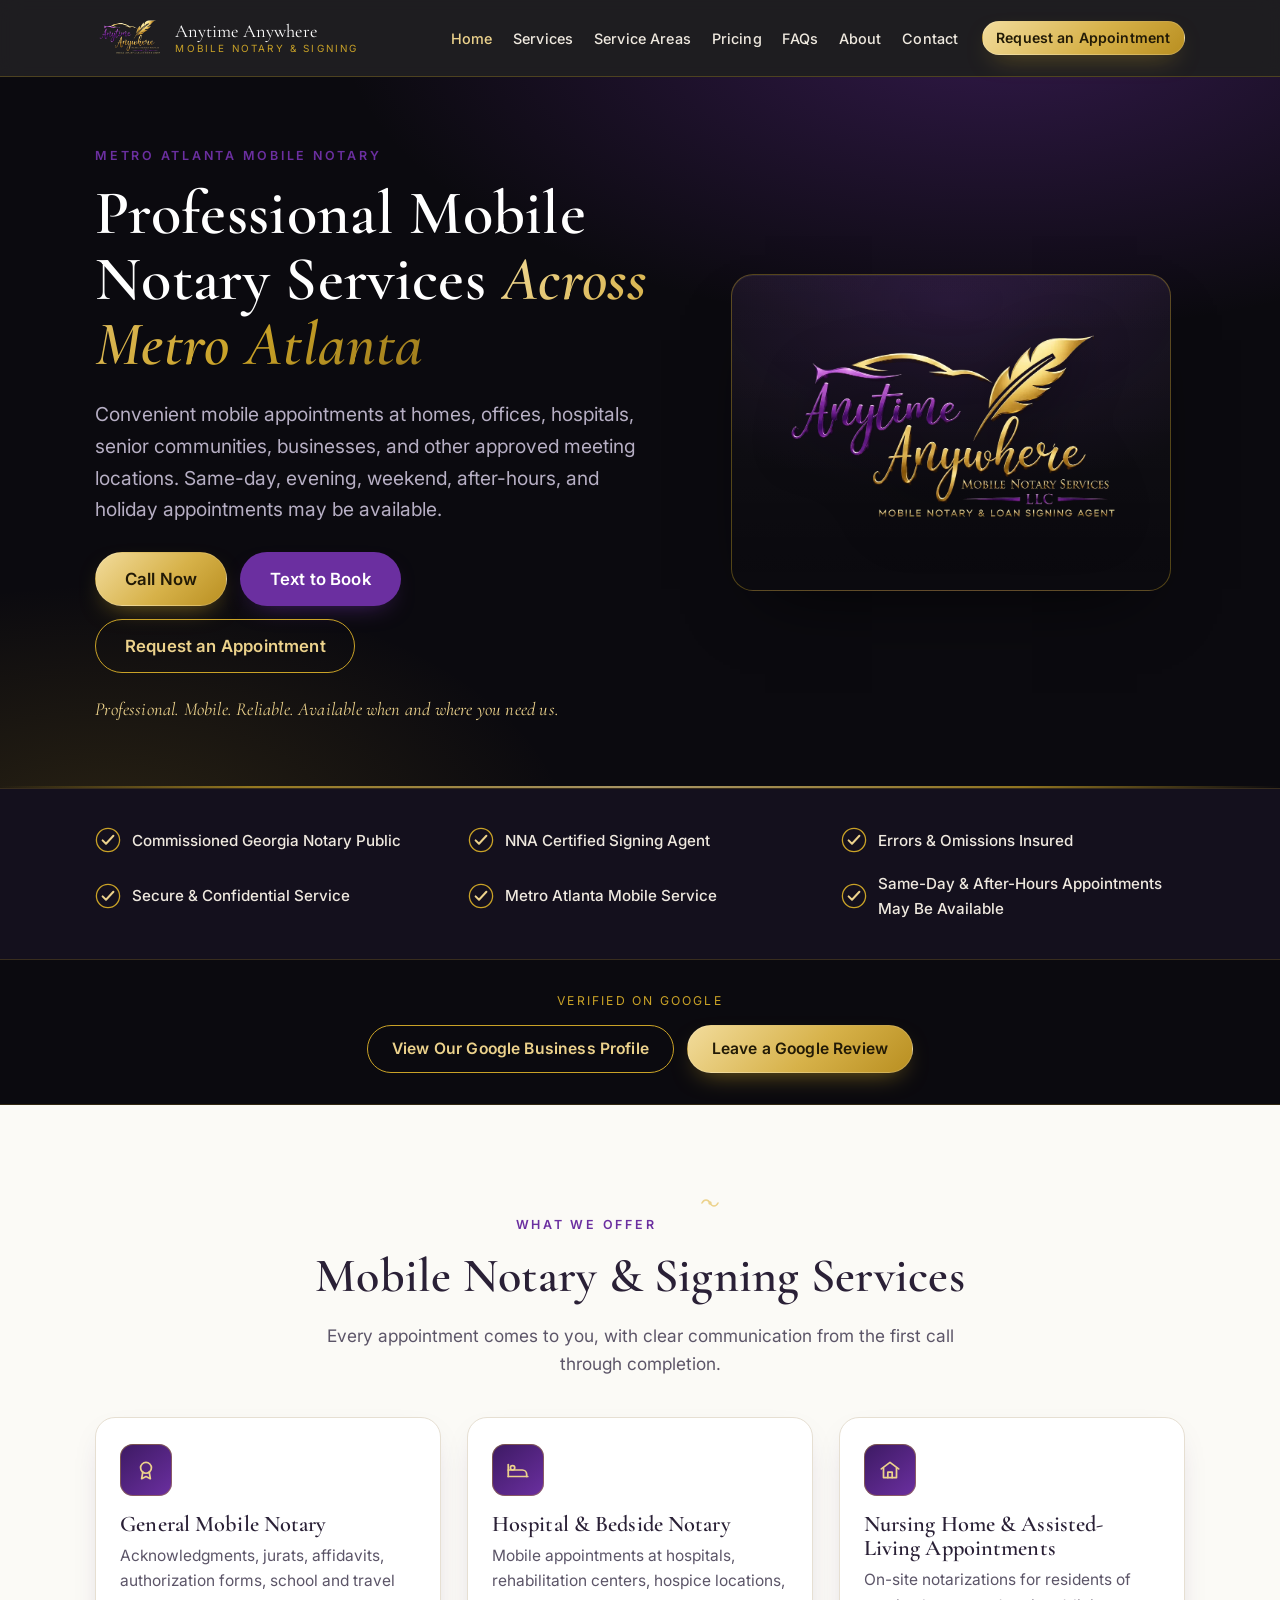
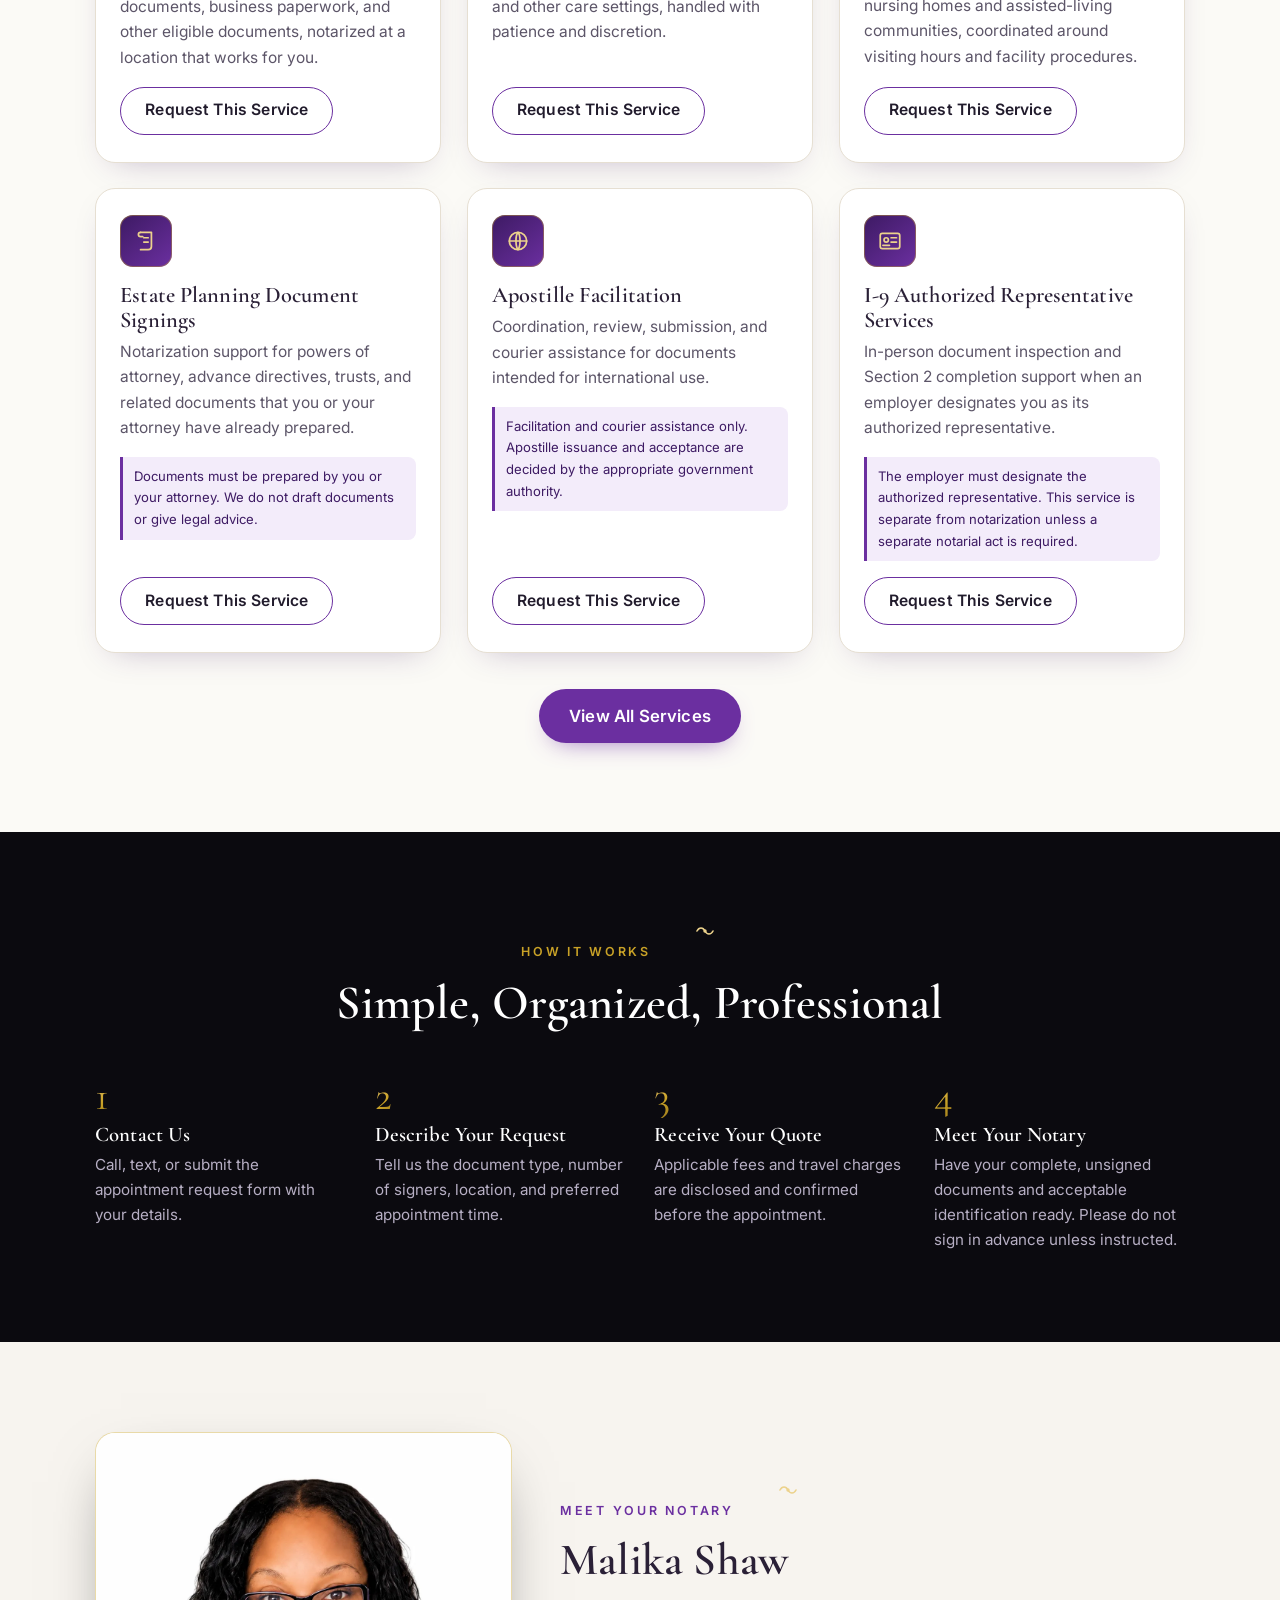
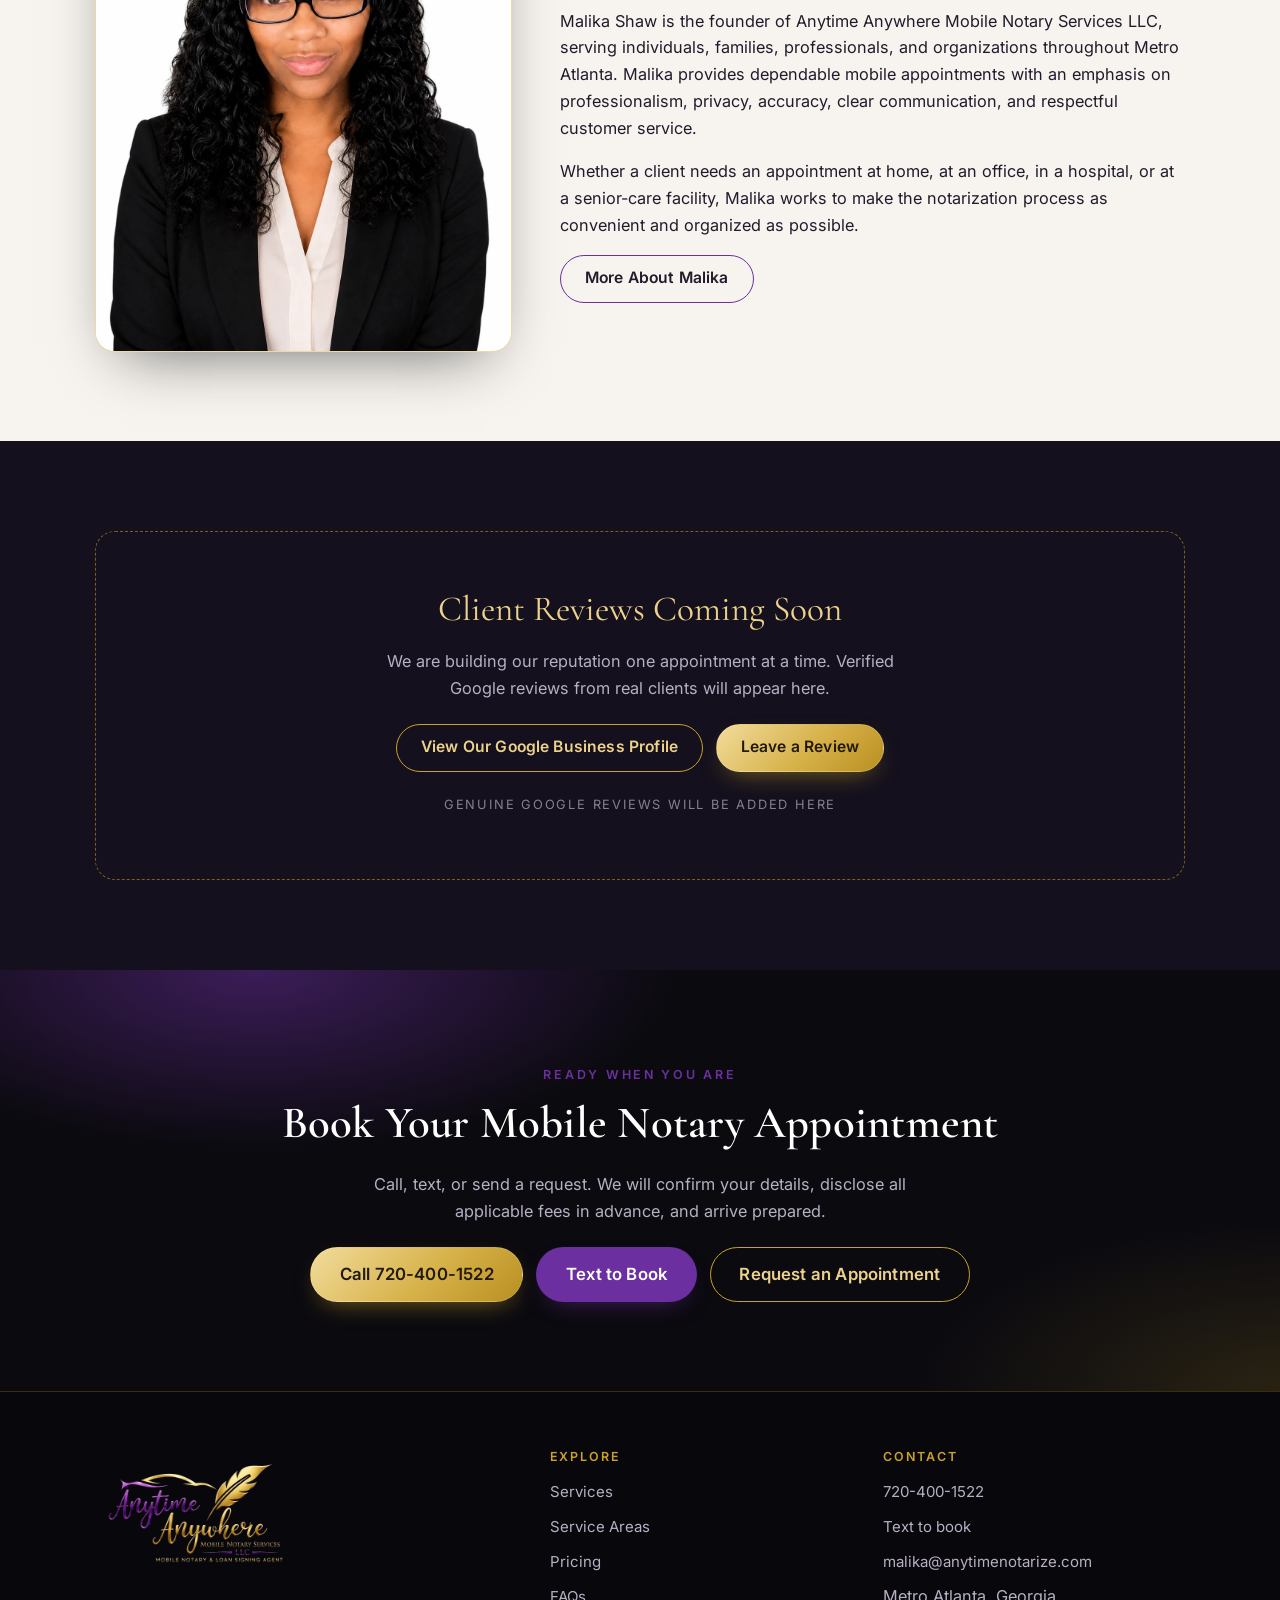
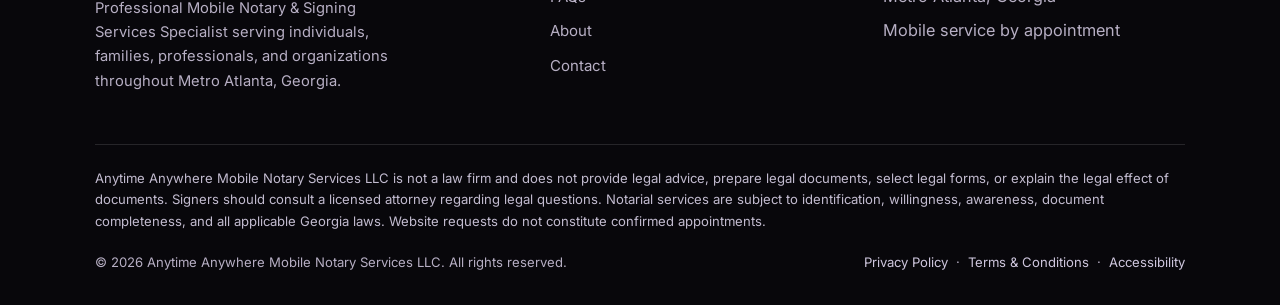
==== commit 5eac1f28: "Update website hours, pricing, and service areas Updated Sunday business hours, holiday availability" ====
--- a/index.html
+++ b/index.html
@@ -4,7 +4,7 @@
   <meta charset="UTF-8">
   <meta name="viewport" content="width=device-width, initial-scale=1">
   <title>Mobile Notary Atlanta | Anytime Anywhere Mobile Notary Services LLC</title>
-  <meta name="description" content="Professional mobile notary in Metro Atlanta. We come to you: homes, offices, hospitals, and senior communities. Same-day, evening, weekend, and after-hours appointments may be available. Call 720-400-1522.">
+  <meta name="description" content="Professional mobile notary in Metro Atlanta. We come to you: homes, offices, hospitals, and senior communities. Same-day, evening, weekend, after-hours, and holiday appointments may be available. Call 720-400-1522.">
   <link rel="canonical" href="https://anytimenotarize.com/">
   <meta name="theme-color" content="#0b0a0f">
   <meta name="robots" content="index, follow">
@@ -12,16 +12,21 @@
   <meta property="og:type" content="website">
   <meta property="og:site_name" content="Anytime Anywhere Mobile Notary Services LLC">
   <meta property="og:title" content="Mobile Notary Atlanta | Anytime Anywhere Mobile Notary Services LLC">
-  <meta property="og:description" content="Professional mobile notary in Metro Atlanta. We come to you: homes, offices, hospitals, and senior communities. Same-day, evening, weekend, and after-hours appointments may be available. Call 720-400-1522.">
+  <meta property="og:description" content="Professional mobile notary in Metro Atlanta. We come to you: homes, offices, hospitals, and senior communities. Same-day, evening, weekend, after-hours, and holiday appointments may be available. Call 720-400-1522.">
   <meta property="og:url" content="https://anytimenotarize.com/">
   <meta property="og:image" content="https://anytimenotarize.com/assets/images/logo.png">
   <meta name="twitter:card" content="summary_large_image">
   <meta name="twitter:title" content="Mobile Notary Atlanta | Anytime Anywhere Mobile Notary Services LLC">
-  <meta name="twitter:description" content="Professional mobile notary in Metro Atlanta. We come to you: homes, offices, hospitals, and senior communities. Same-day, evening, weekend, and after-hours appointments may be available. Call 720-400-1522.">
+  <meta name="twitter:description" content="Professional mobile notary in Metro Atlanta. We come to you: homes, offices, hospitals, and senior communities. Same-day, evening, weekend, after-hours, and holiday appointments may be available. Call 720-400-1522.">
   <meta name="twitter:image" content="https://anytimenotarize.com/assets/images/logo.png">
 
   <link rel="preconnect" href="https://fonts.googleapis.com">
   <link rel="preconnect" href="https://fonts.gstatic.com" crossorigin>
+  <link rel="icon" type="image/x-icon" href="assets/images/favicon/favicon.ico">
+  <link rel="icon" type="image/png" sizes="32x32" href="assets/images/favicon/favicon-32x32.png">
+  <link rel="icon" type="image/png" sizes="16x16" href="assets/images/favicon/favicon-16x16.png">
+  <link rel="apple-touch-icon" sizes="180x180" href="assets/images/favicon/apple-touch-icon.png">
+
   <link href="https://fonts.googleapis.com/css2?family=Cormorant+Garamond:ital,wght@0,500;0,600;0,700;1,500;1,600&family=Inter:wght@400;500;600;700&display=swap" rel="stylesheet">
   <link rel="stylesheet" href="assets/css/styles.css">
 <script type="application/ld+json">
@@ -84,7 +89,7 @@
             <div class="hero-copy">
               <span class="eyebrow">Metro Atlanta Mobile Notary</span>
               <h1>Professional Mobile Notary Services <span class="foil">Across Metro Atlanta</span></h1>
-              <p class="hero-sub">Convenient mobile appointments at homes, offices, hospitals, senior communities, businesses, and other approved meeting locations. Same-day, evening, weekend, and after-hours appointments may be available.</p>
+              <p class="hero-sub">Convenient mobile appointments at homes, offices, hospitals, senior communities, businesses, and other approved meeting locations. Same-day, evening, weekend, after-hours, and holiday appointments may be available.</p>
               <div class="btn-row">
                 <a class="btn btn-gold btn-lg" href="tel:+17204001522">Call Now</a>
                 <a class="btn btn-purple btn-lg" href="sms:+17204001522">Text to Book</a>
--- a/assets/css/styles.css
+++ b/assets/css/styles.css
@@ -437,7 +437,11 @@
   color: #fff; text-align: center;
 }
 .cta-band h2 { color: #fff; font-size: clamp(1.9rem, 4.4vw, 2.8rem); }
-.cta-band p { color: var(--text-ondark-muted); max-width: 56ch; margin-inline: auto 1.4rem; }
+/* Was: margin-inline: auto 1.4rem. margin-inline takes start/end, not
+   top/bottom, so that set margin-left:auto and margin-right:1.4rem and
+   pushed this block to the right. The intent was a centred block with a
+   1.4rem gap below, which is what the margin shorthand below does. */
+.cta-band p { color: var(--text-ondark-muted); max-width: 56ch; margin: 0 auto 1.4rem; }
 
 /* -------------------- Footer -------------------- */
 .site-footer { background: #08070b; color: var(--text-ondark-muted); padding-block: clamp(2.6rem, 5vw, 3.6rem) 2rem; border-top: 1px solid rgba(201,162,39,0.25); }
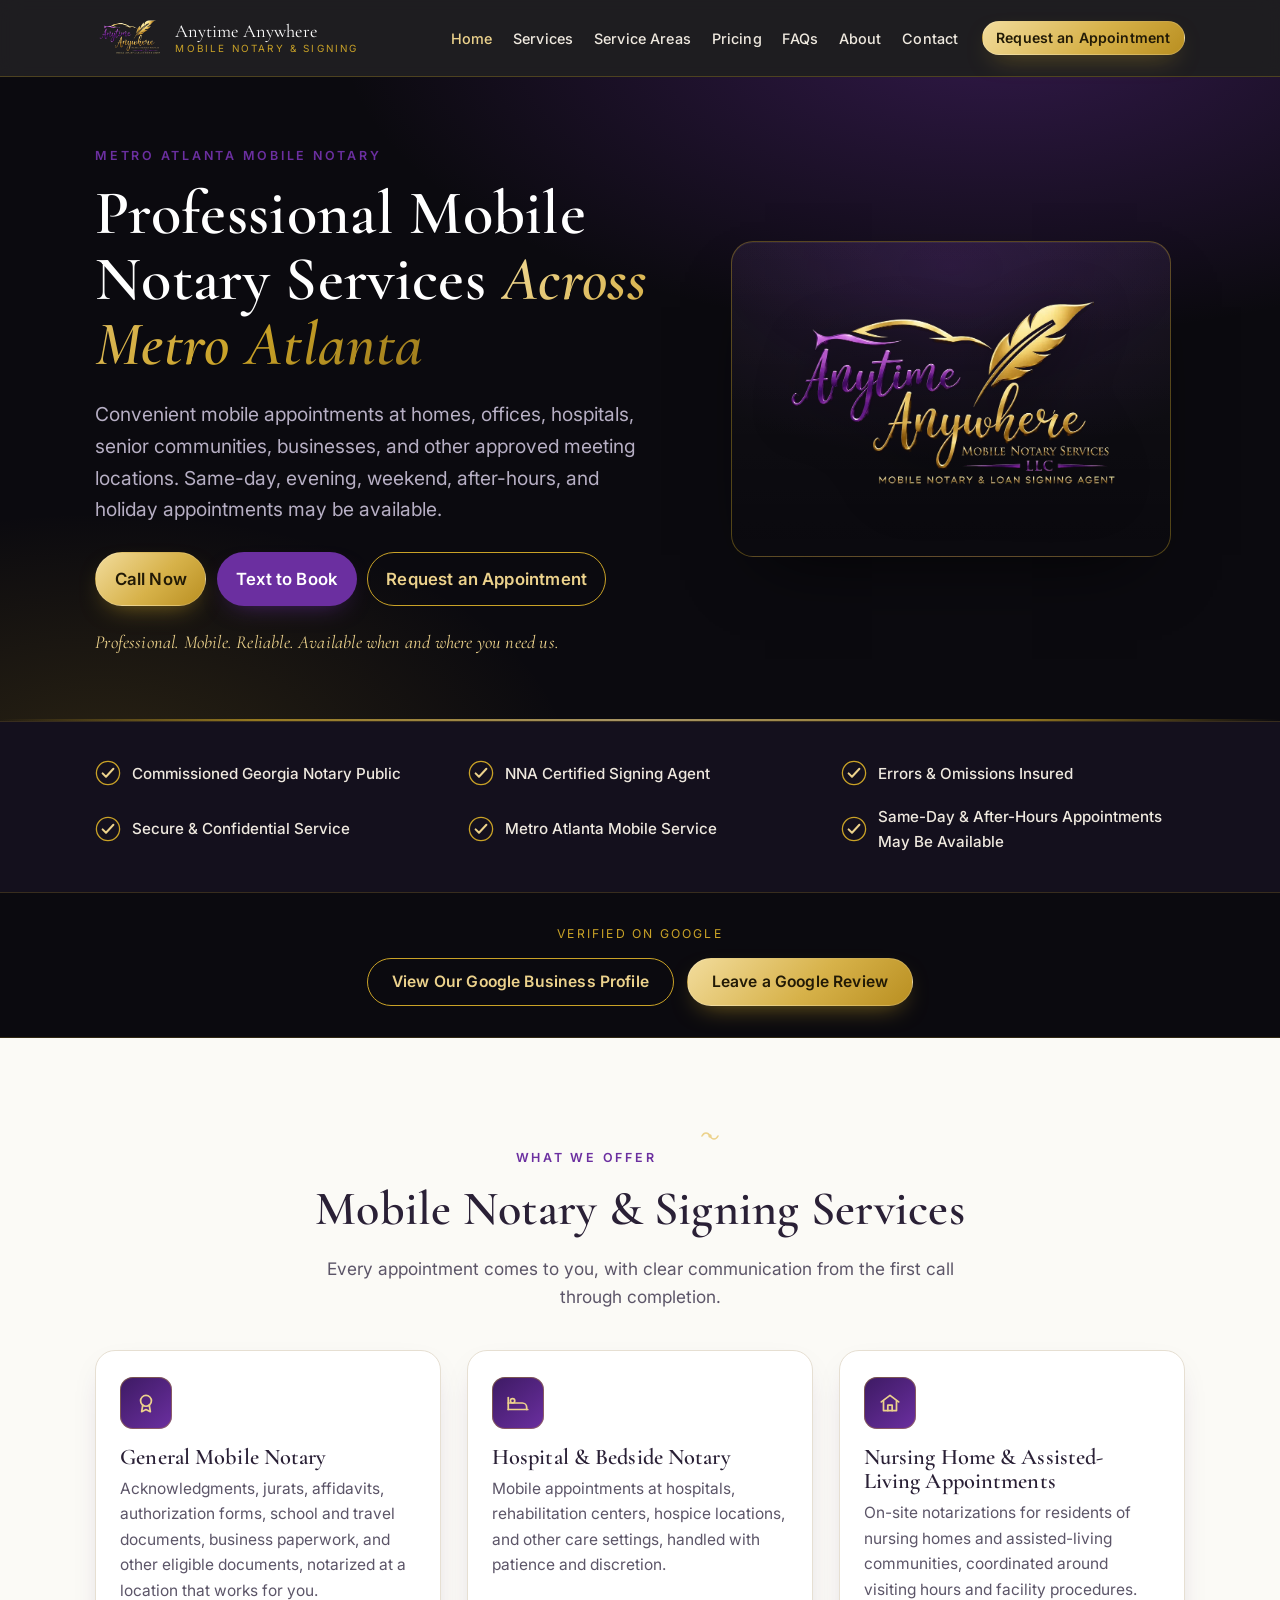
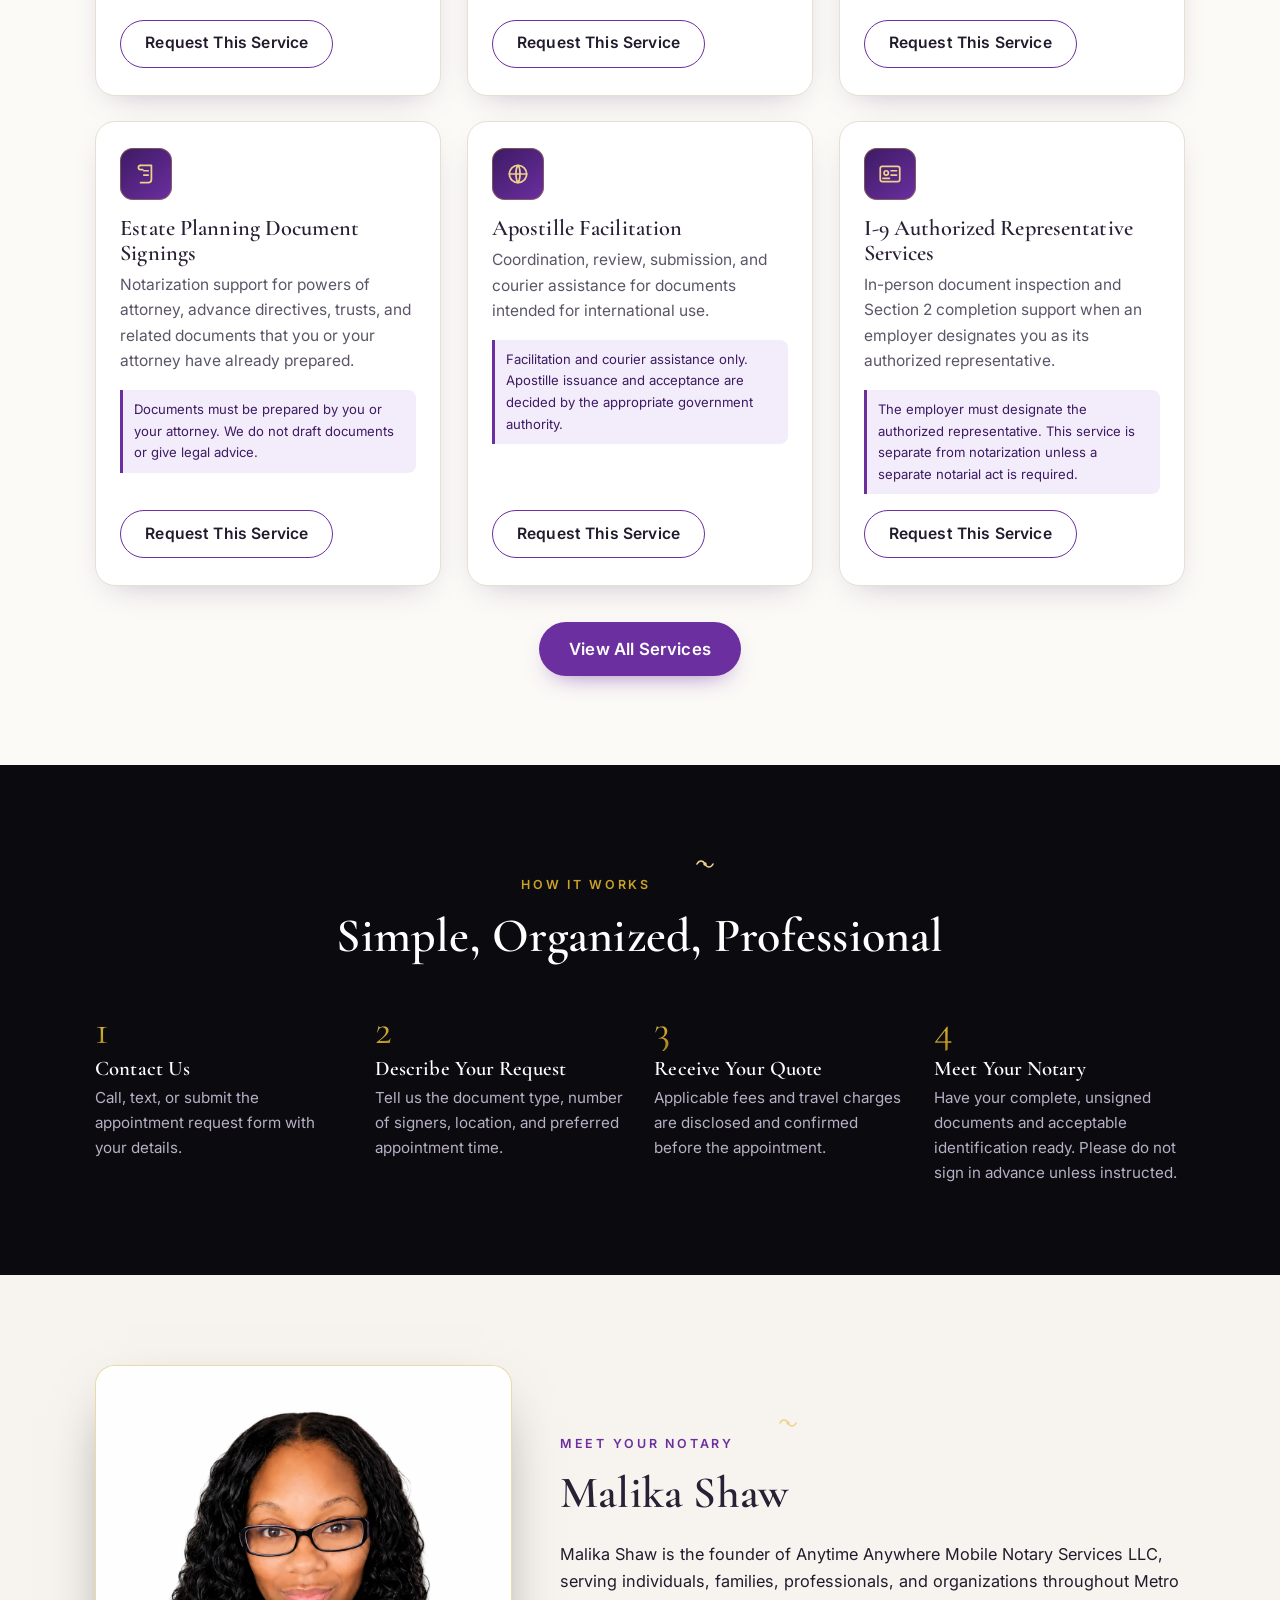
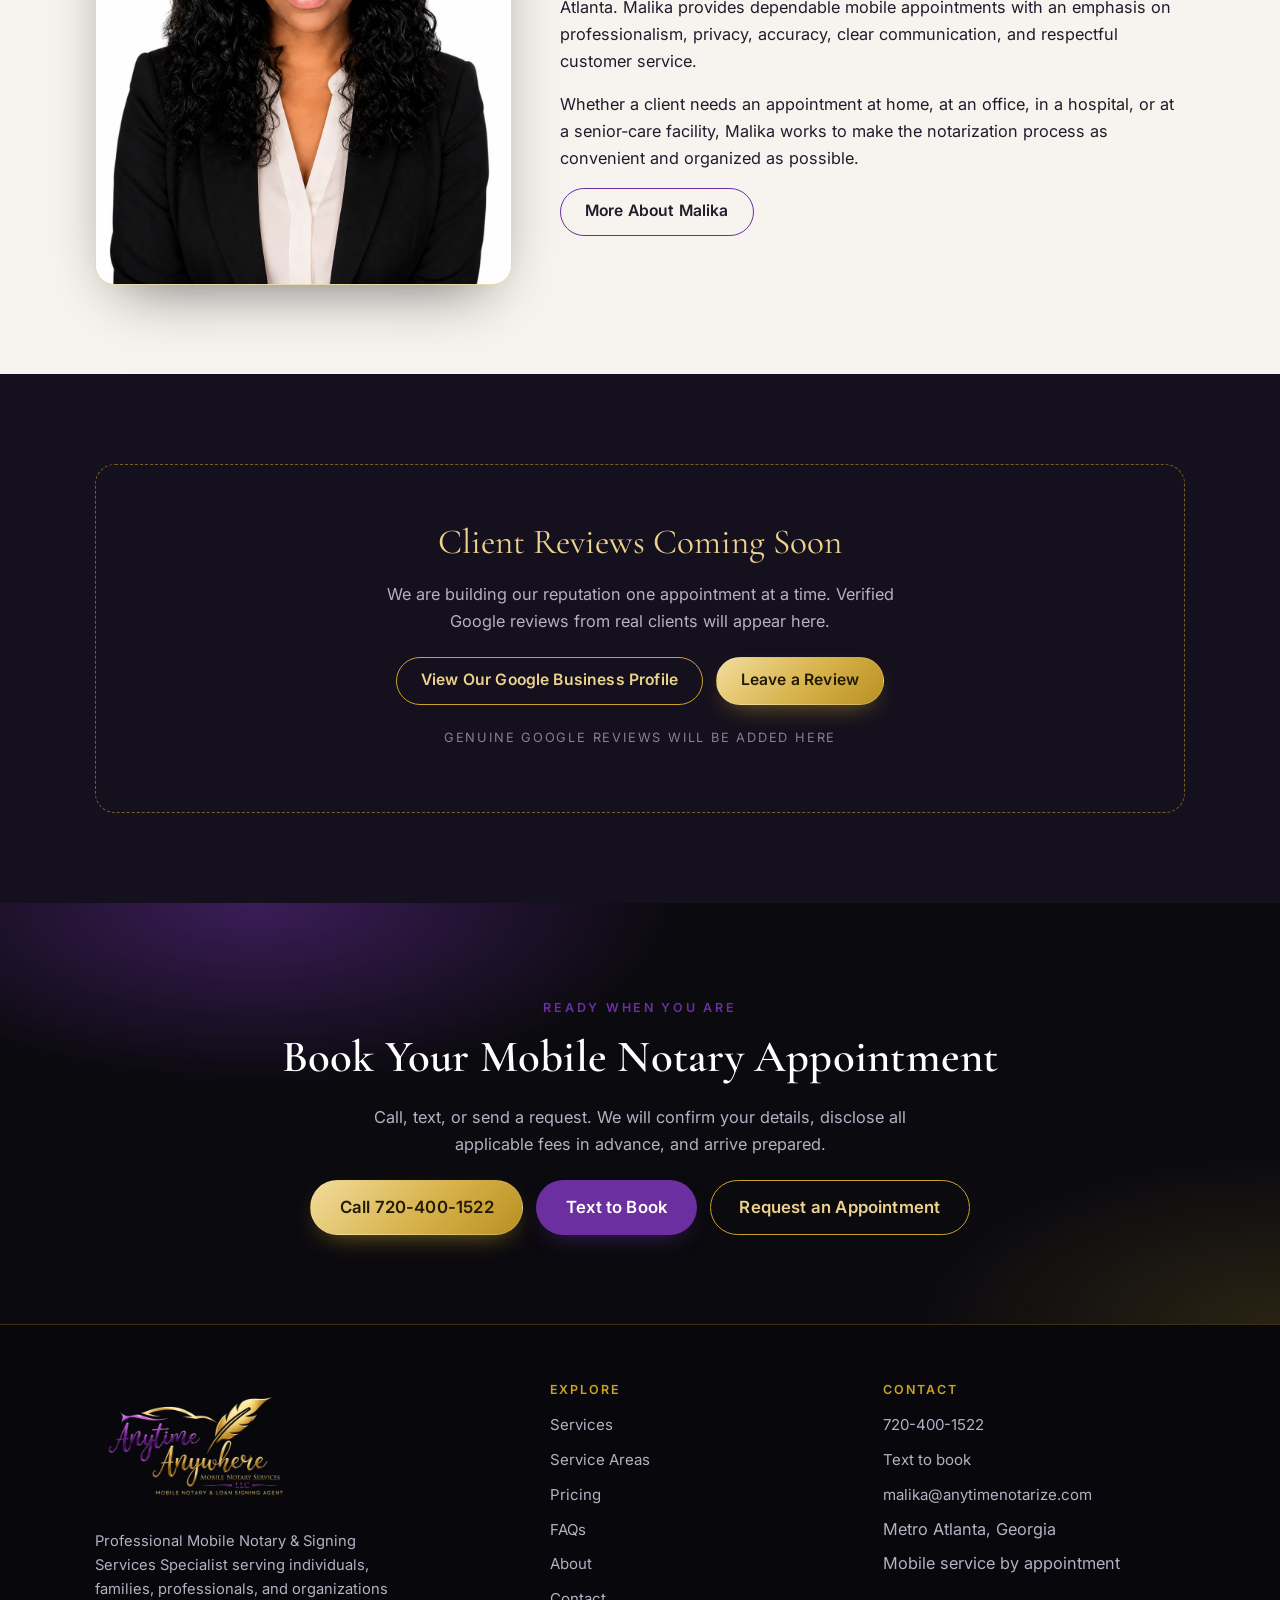
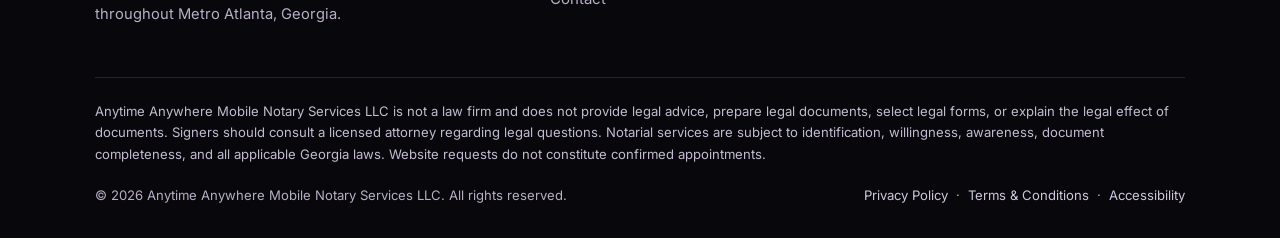
==== commit 30efcfd1: "Restore homepage appointment button alignment" ====
--- a/index.html
+++ b/index.html
@@ -52,6 +52,13 @@
     ]
   }
   </script>
+  <style>
+    /* Keep the three homepage hero buttons together on wide screens. */
+    @media (min-width: 1200px) {
+      .hero .hero-copy .btn-row { gap: 0.65rem; }
+      .hero .hero-copy .btn-row .btn-lg { padding-inline: 1.15rem; }
+    }
+  </style>
 </head>
 <body>
 <a class="skip-link" href="#main">Skip to content</a>
